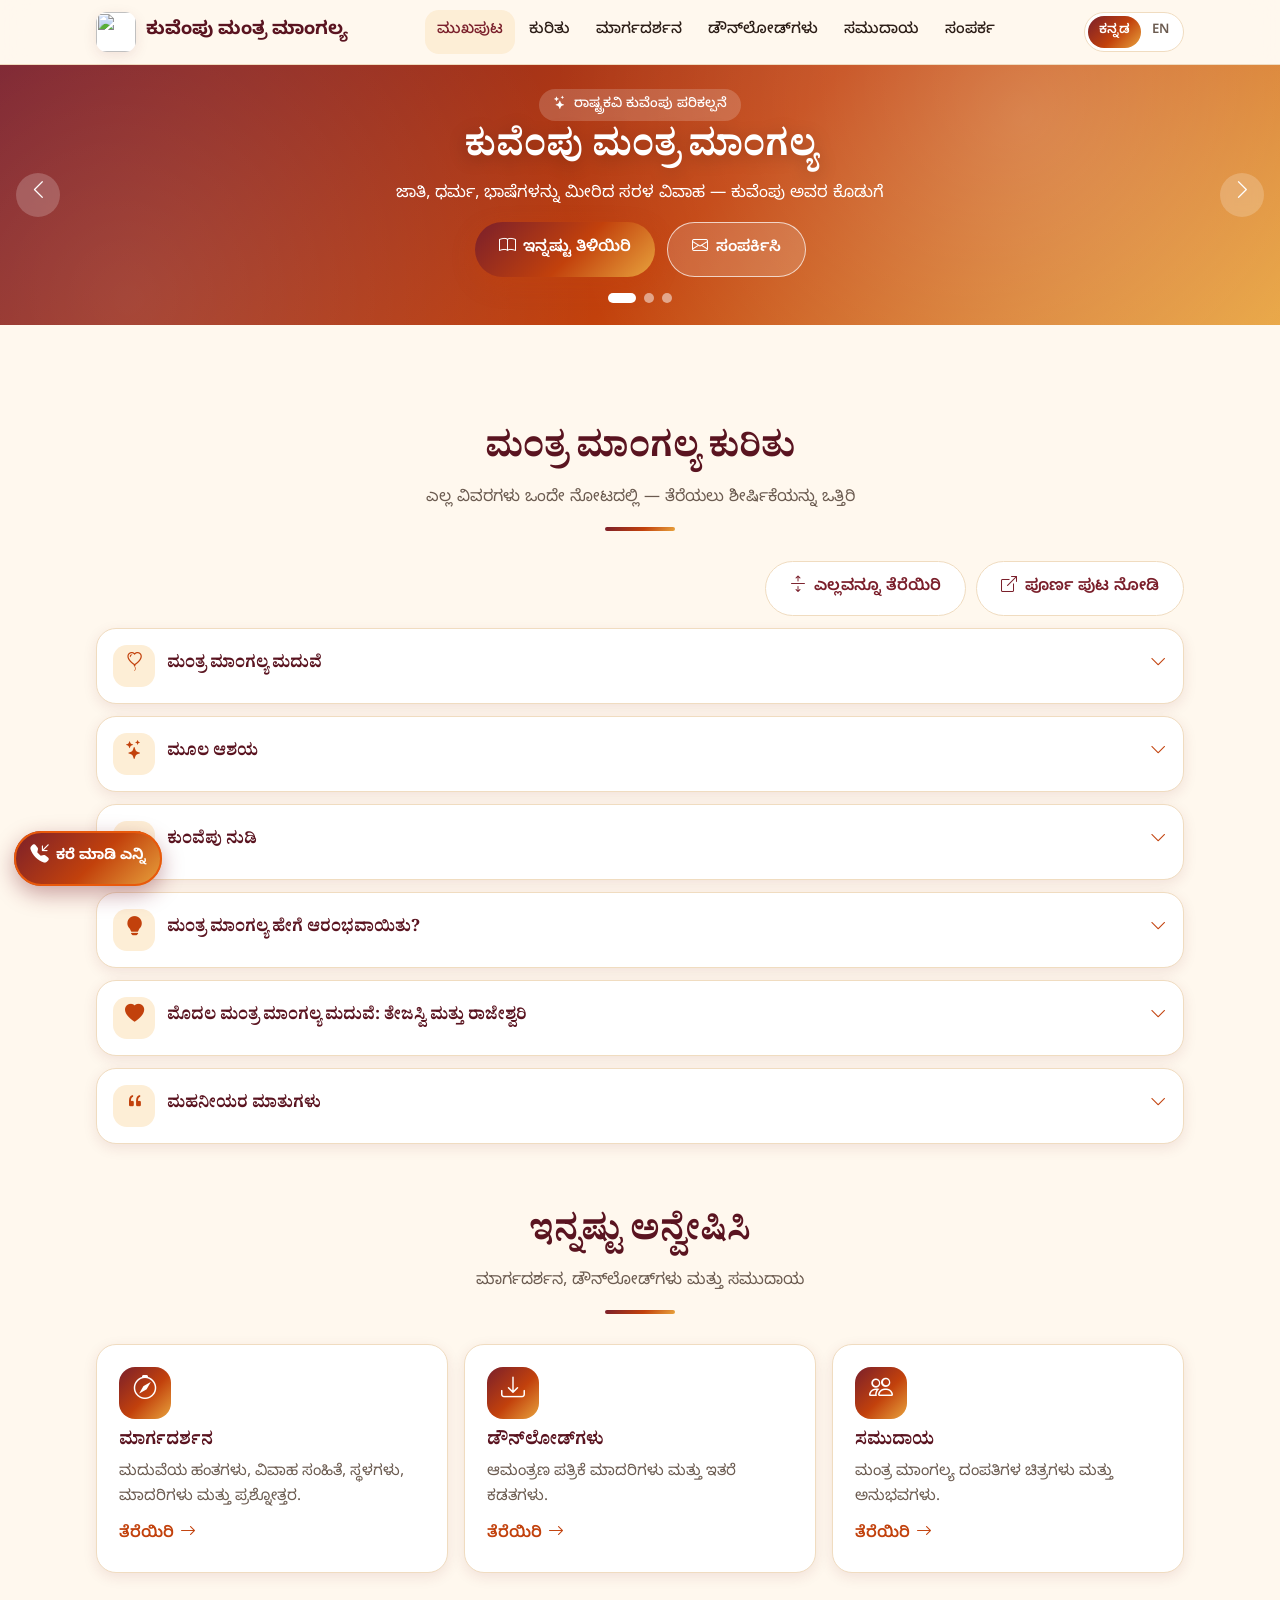
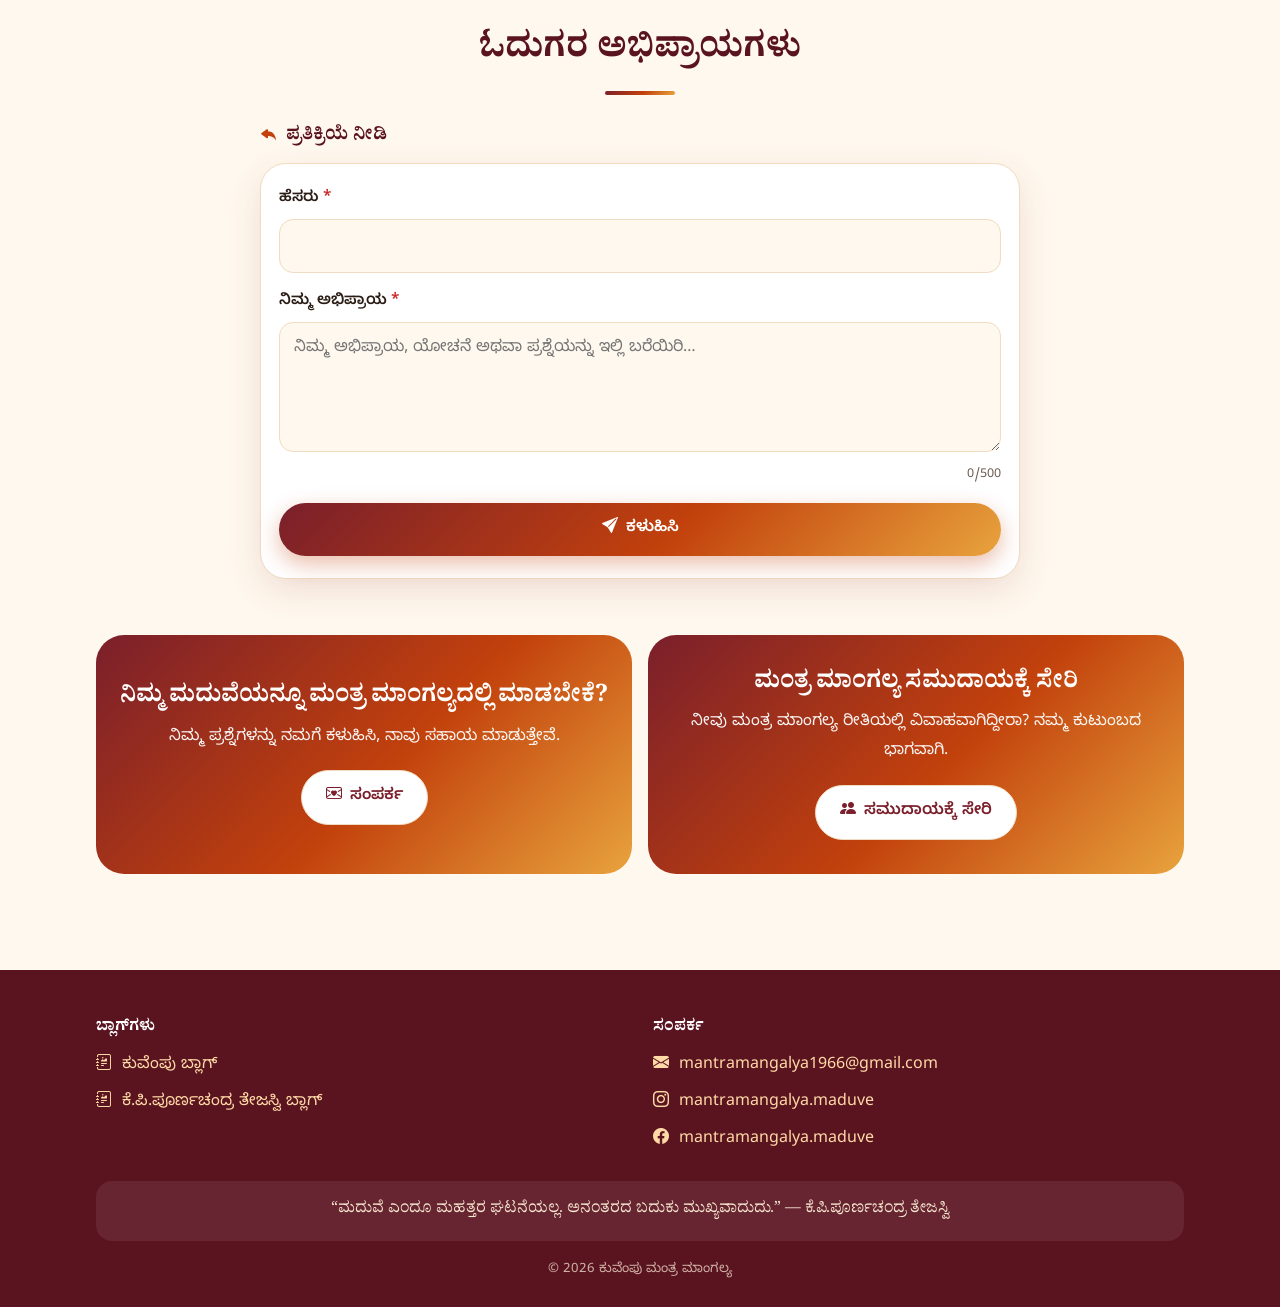
==== frontend/index.html @ ea6b4636 "Add files via upload" ====
<!DOCTYPE html>
<html lang="kn">
<head>
<!-- Google tag -->
<script async src="https://www.googletagmanager.com/gtm.js?id=GTM-W94Q4SH7"></script>
<script>
  window.dataLayer = window.dataLayer || [];
  function gtag(){dataLayer.push(arguments);}
  gtag('js', new Date());
</script>

<meta charset="utf-8">
<meta name="viewport" content="width=device-width, initial-scale=1, viewport-fit=cover">
<title>ಕುವೆಂಪು ಮಂತ್ರ ಮಾಂಗಲ್ಯ | Kuvempu Mantra Mangalya</title>
<meta name="description" content="ಕುವೆಂಪು ಮಂತ್ರ ಮಾಂಗಲ್ಯ — ಕುವೆಂಪು ಅವರ ಸರಳ ವಿಶ್ವಮಾನವ ವಿವಾಹ ಪದ್ಧತಿ. Kuvempu Mantra Mangalya — simple universal wedding tradition.">
<meta name="theme-color" content="#7a1f2b">
<link rel="icon" href="favicon.svg" type="image/svg+xml">
<link rel="preconnect" href="https://fonts.googleapis.com"><link rel="preconnect" href="https://fonts.gstatic.com" crossorigin>
<link href="https://fonts.googleapis.com/css2?family=Noto+Sans+Kannada:wght@400;500;700&family=Noto+Serif+Kannada:wght@600;700&family=Poppins:wght@400;600;700&display=swap" rel="stylesheet">
<link rel="stylesheet" href="https://cdn.jsdelivr.net/npm/bootstrap-icons@1.11.3/font/bootstrap-icons.min.css">
<link rel="stylesheet" href="css/style.css">
</head>
<body data-page="home">
<div id="app-header"></div>
<main id="main">
  <section class="hero" id="heroSlider" aria-roledescription="carousel">
    <span class="float f1"></span><span class="float f2"></span><span class="float f3"></span>
    <div class="slides">
      <div class="slide"><div class="wrap">
        <span class="badge"><i class="bi bi-stars"></i><span data-i18n="hero.s1.badge"></span></span>
        <h1 data-i18n="hero.s1.title"></h1><p data-i18n="hero.s1.text"></p>
        <div class="ctas"><a class="btn btn-primary" href="#about"><i class="bi bi-book"></i><span data-i18n="hero.cta1"></span></a><a class="btn btn-ghost" href="contact/"><i class="bi bi-envelope"></i><span data-i18n="hero.cta2"></span></a></div>
      </div></div>
      <div class="slide"><div class="wrap">
        <span class="badge"><i class="bi bi-calendar-heart"></i><span data-i18n="hero.s2.badge"></span></span>
        <h2 data-i18n="hero.s2.title"></h2><p data-i18n="hero.s2.text"></p>
        <div class="ctas"><a class="btn btn-primary" href="about/#first"><i class="bi bi-heart-fill"></i><span data-i18n="hero.cta1"></span></a></div>
      </div></div>
      <div class="slide"><div class="wrap">
        <span class="badge"><i class="bi bi-quote"></i><span data-i18n="hero.s3.badge"></span></span>
        <h2 data-i18n="hero.s3.title"></h2><p data-i18n="hero.s3.text"></p>
        <div class="ctas"><a class="btn btn-primary" href="about/"><i class="bi bi-arrow-right-circle"></i><span data-i18n="hero.cta1"></span></a></div>
      </div></div>
    </div>
    <button class="s-arrow s-prev" data-i18n-aria="slider.prev" aria-label="Previous"><i class="bi bi-chevron-left"></i></button>
    <button class="s-arrow s-next" data-i18n-aria="slider.next" aria-label="Next"><i class="bi bi-chevron-right"></i></button>
    <div class="dots"></div>
  </section>


  <section class="block" id="about"><div class="wrap">
    <div class="sec-head"><h2 data-i18n="home.about.title"></h2><p data-i18n="home.about.sub"></p></div>
    <div class="acc-tools">
      <button class="btn btn-light" id="expandAll"><i class="bi bi-arrows-expand"></i><span data-i18n="btn.expand"></span></button>
      <a class="btn btn-light" href="about/"><i class="bi bi-box-arrow-up-right"></i><span data-i18n="btn.readfull"></span></a>
    </div>
    <div id="aboutBox" data-mode="accordion"></div>
  </div></section>

  <section class="block" style="padding-top:0"><div class="wrap">
    <div class="sec-head"><h2 data-i18n="home.explore.title"></h2><p data-i18n="home.explore.sub"></p></div>
    <div class="cards c3">
      <a class="card reveal" href="guidance/"><div class="ic"><i class="bi bi-compass"></i></div><h3 data-i18n="nav.guidance"></h3><p data-i18n="card.guidance"></p><span class="more"><span data-i18n="card.open"></span> <i class="bi bi-arrow-right"></i></span></a>
      <a class="card reveal" href="downloads/"><div class="ic"><i class="bi bi-download"></i></div><h3 data-i18n="nav.downloads"></h3><p data-i18n="card.downloads"></p><span class="more"><span data-i18n="card.open"></span> <i class="bi bi-arrow-right"></i></span></a>
      <a class="card reveal" href="community/"><div class="ic"><i class="bi bi-people"></i></div><h3 data-i18n="nav.community"></h3><p data-i18n="card.community"></p><span class="more"><span data-i18n="card.open"></span> <i class="bi bi-arrow-right"></i></span></a>
    </div>
  </div></section>

  <section class="block" id="comments" style="padding-top:0"><div class="wrap">
    <div class="sec-head"><h2 data-i18n="cm.title"></h2></div>
    <div id="cmList"></div>
    <h3 class="cm-reply" id="cmReply"><i class="bi bi-reply-fill"></i><span data-i18n="cm.reply"></span></h3>
    <form class="form-card" id="cmForm" novalidate>
      <div class="alert ok" id="cmOk" role="status"><i class="bi bi-check-circle-fill"></i><span></span></div>
      <div class="alert bad" id="cmBad" role="alert"><i class="bi bi-exclamation-triangle-fill"></i><span></span></div>
      <div class="field" data-k="name"><label for="cm-name"><span data-i18n="cm.name"></span> <span class="req">*</span></label>
        <input id="cm-name" type="text" maxlength="30" autocomplete="name"><div class="err" role="alert"></div></div>
      <div class="field" data-k="text"><label for="cm-text"><span data-i18n="cm.comment"></span> <span class="req">*</span></label>
        <textarea id="cm-text" maxlength="500" data-i18n-placeholder="cm.ph"></textarea><div class="hint" id="cm-cnt">0/500</div><div class="err" role="alert"></div></div>
      <input class="hp" id="cm-website" type="text" tabindex="-1" autocomplete="off" aria-hidden="true">
      <button class="btn btn-primary" id="cmSubmit" type="submit" style="width:100%"><i class="bi bi-send-fill"></i><span data-i18n="cm.submit"></span></button>
    </form>
  </div></section>

  <section class="block" style="padding-top:0"><div class="wrap"><div class="cta-pair">
    <div class="cta-band reveal">
      <h2 data-i18n="cta.title"></h2><p data-i18n="cta.text"></p>
      <a class="btn btn-light" href="contact/"><i class="bi bi-envelope-heart"></i><span data-i18n="nav.contact"></span></a>
    </div>
    <div class="cta-band reveal">
      <h2 data-i18n="com.join.title"></h2><p data-i18n="com.join.text"></p>
      <button type="button" class="btn btn-light" id="joinBtn"><i class="bi bi-people-fill"></i><span data-i18n="com.join.btn"></span></button>
    </div>
  </div></div></section>
</main>
<div id="app-footer"></div>
<script src="js/config.js"></script>
<script src="data/manifest.js"></script>
<script src="js/i18n.js"></script>
<script src="js/about-content.js"></script>
<script src="js/app.js"></script>
<script src="js/callback.js"></script>
<script src="js/browse.js"></script>
<script src="js/community.js"></script>
<script src="js/comments.js"></script>
</body>
</html>
---- frontend/css/style.css ----
/* Mantra Mangalya - mobile-first styles */
:root{
  --saffron:#e8590c;--saffron-d:#c2410c;--maroon:#7a1f2b;--maroon-d:#5a1420;--gold:#d9a441;
  --cream:#fff8ee;--cream-2:#fdeed6;--ink:#2b1d16;--muted:#6b5b50;--card:#ffffff;--line:#f0dcc0;
  --radius:20px;--shadow:0 12px 34px rgba(122,31,43,.12);--shadow-s:0 4px 14px rgba(122,31,43,.10);
  --grad:linear-gradient(135deg,#7a1f2b 0%,#c2410c 55%,#e8a33d 100%);
  --wrap:1120px;
}
*,*::before,*::after{box-sizing:border-box;margin:0;padding:0}
html{scroll-behavior:smooth;-webkit-text-size-adjust:100%;scroll-padding-top:84px}
body{font-family:'Noto Sans Kannada','Poppins',system-ui,-apple-system,'Segoe UI',sans-serif;background:var(--cream);color:var(--ink);line-height:1.8;overflow-x:hidden;font-size:16px}
img{max-width:100%;display:block}
a{color:var(--maroon);text-decoration:none}
button{font:inherit;cursor:pointer;border:0;background:none;color:inherit}
h1,h2,h3{font-family:'Noto Serif Kannada','Poppins',serif;line-height:1.35;color:var(--maroon-d)}
.wrap{width:100%;max-width:var(--wrap);margin:0 auto;padding:0 16px}
.sr-only{position:absolute;width:1px;height:1px;overflow:hidden;clip:rect(0 0 0 0)}
:focus-visible{outline:3px solid var(--gold);outline-offset:2px}

/* Header */
.site-header{position:sticky;top:0;z-index:50;background:rgba(255,248,238,.88);backdrop-filter:blur(14px);-webkit-backdrop-filter:blur(14px);border-bottom:1px solid var(--line);transition:box-shadow .3s}
.site-header.scrolled{box-shadow:var(--shadow-s)}
.bar{display:flex;align-items:center;justify-content:space-between;height:64px;gap:10px}
.brand{display:flex;align-items:center;gap:10px;font-weight:700;font-size:clamp(.92rem,4.3vw,1.15rem);color:var(--maroon-d);min-width:0}
.brand [data-i18n]{white-space:nowrap;overflow:hidden;text-overflow:ellipsis}
@media(max-width:520px){.brand [data-i18n]{white-space:normal;line-height:1.2;font-size:.92rem}}
.brand-mark{flex:none}
.brand-mark{width:38px;height:38px;border-radius:12px;background:var(--grad);display:grid;place-items:center;color:#fff;font-size:1.15rem;box-shadow:var(--shadow-s)}
.actions{display:flex;align-items:center;gap:8px}
.lang-toggle{display:flex;background:#fff;border:1px solid var(--line);border-radius:999px;padding:3px;font-size:.82rem;font-weight:600}
.lang-toggle span{padding:4px 11px;border-radius:999px;transition:.25s;color:var(--muted)}
.lang-toggle span.on{background:var(--grad);color:#fff}
.burger{width:42px;height:42px;border-radius:12px;font-size:1.6rem;display:grid;place-items:center;background:#fff;border:1px solid var(--line)}
.nav{position:fixed;inset:64px 0 auto 0;background:var(--cream);padding:10px 16px 20px;display:flex;flex-direction:column;gap:4px;transform:translateY(-12px);opacity:0;visibility:hidden;transition:.28s;border-bottom:1px solid var(--line);box-shadow:var(--shadow)}
.nav.open{transform:none;opacity:1;visibility:visible}
.nav a{display:flex;align-items:center;gap:10px;padding:12px 14px;border-radius:14px;font-weight:500;color:var(--ink)}
.nav a i{color:var(--saffron);font-size:1.1rem}
.nav a.active,.nav a:hover{background:var(--cream-2);color:var(--maroon)}
@media(min-width:900px){
  .burger{display:none}
  .nav{position:static;flex-direction:row;padding:0;opacity:1;visibility:visible;transform:none;background:none;border:0;box-shadow:none;gap:2px}
  .nav a{padding:8px 12px;font-size:.95rem}
  .nav a i{display:none}
}

/* Buttons */
.btn{display:inline-flex;align-items:center;justify-content:center;gap:8px;padding:12px 24px;border-radius:999px;font-weight:600;transition:transform .2s,box-shadow .2s,background .2s;position:relative;overflow:hidden}
.btn:active{transform:scale(.97)}
.btn-primary{background:var(--grad);color:#fff;box-shadow:0 8px 22px rgba(194,65,12,.35)}
.btn-primary:hover{transform:translateY(-2px);box-shadow:0 12px 28px rgba(194,65,12,.45)}
.btn-ghost{background:rgba(255,255,255,.15);color:#fff;border:1.5px solid rgba(255,255,255,.7)}
.btn-ghost:hover{background:rgba(255,255,255,.28)}
.btn-light{background:#fff;color:var(--maroon);border:1px solid var(--line)}
.btn-light:hover{background:var(--cream-2)}
.btn[disabled]{opacity:.7;pointer-events:none}

/* Hero slider */
.hero{position:relative;overflow:hidden;background:var(--maroon-d);color:#fff;min-height:260px}
.slides{position:relative;min-height:260px;display:grid}
.slide{position:relative;grid-area:1/1;display:flex;align-items:center;opacity:0;visibility:hidden;transition:opacity .9s,visibility .9s;background:var(--grad)}
.slide:nth-child(2){background:linear-gradient(135deg,#3b0f18,#8a2a2f 50%,#d9a441)}
.slide:nth-child(3){background:linear-gradient(135deg,#7c2d12,#e8590c 60%,#fbbf24)}
.slide.on{opacity:1;visibility:visible}
.slide::before{content:"";position:absolute;inset:0;background:radial-gradient(circle at 80% 20%,rgba(255,255,255,.22),transparent 45%),radial-gradient(circle at 10% 90%,rgba(255,255,255,.12),transparent 40%)}
.slide .wrap{position:relative;padding-top:20px;padding-bottom:44px;max-width:860px;text-align:center}
.slide h1,.slide h2{color:#fff;font-size:clamp(1.45rem,5vw,2.3rem);margin-bottom:8px;line-height:1.25;text-shadow:0 3px 18px rgba(0,0,0,.25)}
.slide p{font-size:clamp(.88rem,2.6vw,1.02rem);line-height:1.55;opacity:.96;max-width:680px;margin:0 auto 14px}
.slide .ctas{display:flex;gap:12px;justify-content:center;flex-wrap:wrap}
.slide .badge{display:inline-flex;gap:8px;align-items:center;background:rgba(255,255,255,.18);padding:4px 14px;border-radius:999px;margin-bottom:8px;font-size:.84rem;font-weight:500}
.slide.on .wrap>*{animation:rise .8s both}
.slide.on .wrap>*:nth-child(2){animation-delay:.12s}.slide.on .wrap>*:nth-child(3){animation-delay:.24s}.slide.on .wrap>*:nth-child(4){animation-delay:.36s}
.s-arrow{position:absolute;top:50%;transform:translateY(-50%);width:44px;height:44px;border-radius:50%;background:rgba(255,255,255,.2);color:#fff;font-size:1.3rem;display:none;place-items:center;z-index:3;backdrop-filter:blur(6px)}
.s-arrow:hover{background:rgba(255,255,255,.35)}
.s-prev{left:16px}.s-next{right:16px}
@media(min-width:700px){.s-arrow{display:grid}}
.dots{position:absolute;bottom:22px;left:0;right:0;display:flex;justify-content:center;gap:8px;z-index:3}
.dots button{width:10px;height:10px;border-radius:99px;background:rgba(255,255,255,.5);transition:.3s}
.dots button.on{width:28px;background:#fff}
.float{position:absolute;border-radius:50%;background:rgba(255,255,255,.08);animation:floaty 9s ease-in-out infinite;pointer-events:none}
.f1{width:180px;height:180px;top:-50px;left:-40px}.f2{width:120px;height:120px;bottom:30px;right:6%;animation-delay:-3s}.f3{width:70px;height:70px;top:35%;right:20%;animation-delay:-5s}
@keyframes floaty{50%{transform:translateY(-22px) scale(1.06)}}
@keyframes rise{from{opacity:0;transform:translateY(24px)}to{opacity:1;transform:none}}

/* Sections */
section.block{padding:56px 0}
.sec-head{text-align:center;margin-bottom:30px}
.sec-head h2{font-size:clamp(1.5rem,5vw,2.2rem)}
.sec-head p{color:var(--muted);max-width:620px;margin:8px auto 0}
.sec-head::after{content:"";display:block;width:70px;height:4px;border-radius:9px;background:var(--grad);margin:14px auto 0}
.page-hero{background:var(--grad);color:#fff;text-align:center;padding:16px 0 18px;position:relative;overflow:hidden}
.page-hero h1{color:#fff;font-size:clamp(1.35rem,4.6vw,1.7rem);line-height:1.25}
.page-hero p{opacity:.95;max-width:640px;margin:4px auto 0;font-size:.88rem;line-height:1.5}
.page-hero .ic{width:36px;height:36px;border-radius:12px;background:rgba(255,255,255,.2);display:grid;place-items:center;font-size:1.2rem;margin:0 auto 6px;animation:floaty 6s ease-in-out infinite}

/* Accordion */
.acc-tools{display:flex;justify-content:flex-end;gap:10px;margin-bottom:14px}
.acc{background:#fff;border:1px solid var(--line);border-radius:var(--radius);margin-bottom:12px;box-shadow:var(--shadow-s);overflow:hidden;transition:box-shadow .3s}
.acc.open{box-shadow:var(--shadow);border-color:#e8c48a}
.acc-head{width:100%;display:flex;align-items:center;gap:12px;padding:16px;text-align:left;font-weight:700;font-size:1.05rem;color:var(--maroon-d)}
.acc-ic{flex:none;width:42px;height:42px;border-radius:14px;background:var(--cream-2);display:grid;place-items:center;color:var(--saffron-d);font-size:1.2rem}
.acc-title{flex:1;font-family:'Noto Serif Kannada','Poppins',serif;line-height:1.4}
.chev{transition:transform .35s;color:var(--saffron-d)}
.acc.open .chev{transform:rotate(180deg)}
.acc-panel{display:grid;grid-template-rows:0fr;transition:grid-template-rows .4s ease}
.acc.open .acc-panel{grid-template-rows:1fr}
.acc-inner{overflow:hidden;min-height:0}
.acc-body{padding:4px 18px 22px}

/* About content */
.about-sec{background:#fff;border:1px solid var(--line);border-radius:var(--radius);padding:24px 18px;margin-bottom:22px;box-shadow:var(--shadow-s)}
.about-sec>h2{display:flex;align-items:center;gap:12px;font-size:1.35rem;margin-bottom:14px}
.about-sec>h2 .acc-ic{width:46px;height:46px}
.prose p{margin-bottom:14px;text-align:justify;hyphens:auto}
.prose p:last-child{margin-bottom:0}
.img-frame{position:relative;border-radius:16px;overflow:hidden;background:linear-gradient(135deg,var(--cream-2),#fff);border:1px dashed #e8c48a;box-shadow:var(--shadow-s);cursor:zoom-in;min-height:120px}
.img-frame img{display:block;width:100%;height:auto;object-fit:contain}
.img-frame figcaption{position:absolute;left:0;right:0;bottom:0;padding:8px 12px;background:linear-gradient(transparent,rgba(0,0,0,.6));color:#fff;font-size:.82rem;pointer-events:none}
.img-frame.noimg{cursor:default;aspect-ratio:4/3}
.img-frame.noimg.tall{aspect-ratio:3/4}
.img-frame.noimg.wide{aspect-ratio:16/10}
/* hover actions on images: full view + download */
.img-actions{position:absolute;top:10px;right:10px;display:flex;gap:8px;z-index:2;opacity:0;transform:translateY(-6px);transition:opacity .25s,transform .25s}
[data-full]:hover .img-actions,[data-full]:focus-within .img-actions{opacity:1;transform:none}
@media(hover:none){.img-actions{opacity:1;transform:none}}
.ia-btn{width:40px;height:40px;border-radius:50%;background:rgba(20,8,10,.68);color:#fff;display:grid;place-items:center;font-size:1.05rem;backdrop-filter:blur(6px);-webkit-backdrop-filter:blur(6px);border:1px solid rgba(255,255,255,.25);transition:background .2s,transform .2s;cursor:pointer}
.ia-btn:hover{background:var(--saffron-d);transform:scale(1.08)}
.noimg .img-actions{display:none}
.gal-item{position:relative;display:block;margin-bottom:12px;border-radius:14px;overflow:hidden;box-shadow:var(--shadow-s);break-inside:avoid;background:var(--cream-2);cursor:zoom-in}
.gal-item img{display:block;width:100%;height:auto}
/* full-view viewer */
.viewer{position:fixed;inset:0;background:rgba(20,8,10,.94);z-index:100;display:none;flex-direction:column;padding:12px 16px 16px}
.viewer.open{display:flex;animation:fade .25s}
.viewer-bar{display:flex;justify-content:flex-end;gap:10px;flex:none;padding-bottom:12px}
.viewer-bar .btn{padding:9px 18px;font-size:.92rem}
.viewer-stage{flex:1;min-height:0;display:grid;place-items:center}
.viewer-stage img{max-width:100%;max-height:100%;width:auto;height:auto;object-fit:contain;border-radius:10px}
.consent{display:flex;gap:10px;align-items:flex-start;background:var(--cream-2);border:1px solid var(--line);border-radius:14px;padding:12px 14px;margin-bottom:16px;font-size:.88rem;line-height:1.65;color:var(--muted)}
.consent i{color:var(--saffron-d);font-size:1.15rem;flex:none;margin-top:1px}
.split{display:grid;gap:20px;align-items:start}
@media(min-width:800px){.split{grid-template-columns:320px 1fr}.split.rev{grid-template-columns:1fr 320px}.split.rev>:first-child{order:2}}
.gallery2{display:grid;grid-template-columns:1fr;gap:14px;margin-bottom:18px;align-items:start}
@media(min-width:640px){.gallery2{grid-template-columns:1fr 1fr}}
.gallery2 .img-frame,.gallery2 .img-frame.noimg{aspect-ratio:4/5;min-height:0}
.gallery2 .img-frame img{width:100%;height:100%;object-fit:contain;background:var(--cream-2)}
.ideals{display:grid;gap:12px}
@media(min-width:640px){.ideals{grid-template-columns:1fr 1fr}}
.ideal{display:flex;gap:12px;padding:14px;border-radius:16px;background:var(--cream);border:1px solid var(--line);transition:transform .25s,box-shadow .25s}
.ideal:hover{transform:translateY(-3px);box-shadow:var(--shadow-s)}
.ideal i{flex:none;width:40px;height:40px;border-radius:12px;background:var(--grad);color:#fff;display:grid;place-items:center;font-size:1.1rem}
.ideal h3{font-size:1rem;margin-bottom:2px}
.ideal p{font-size:.93rem;color:var(--muted);line-height:1.6}
blockquote.quote{position:relative;padding:22px 20px 20px 22px;background:linear-gradient(135deg,#fff3dc,#fff);border-left:5px solid var(--saffron);border-radius:0 16px 16px 0;font-family:'Noto Serif Kannada',serif;font-size:1.02rem;color:var(--maroon-d);text-align:justify}
blockquote.quote::before{content:"\201C";position:absolute;top:-6px;left:10px;font-size:3.5rem;color:var(--gold);opacity:.6;line-height:1}
.placeholder-box{border:2px dashed #e8c48a;border-radius:16px;padding:26px 16px;text-align:center;color:var(--muted);background:repeating-linear-gradient(45deg,#fffaf1,#fffaf1 12px,#fff6e6 12px,#fff6e6 24px)}
.placeholder-box i{font-size:2rem;color:var(--saffron);display:block;margin-bottom:6px}

/* Cards */
.cards{display:grid;gap:16px;grid-template-columns:1fr}
@media(min-width:600px){.cards{grid-template-columns:repeat(2,1fr)}}
@media(min-width:960px){.cards.c3{grid-template-columns:repeat(3,1fr)}}
.card{background:#fff;border:1px solid var(--line);border-radius:var(--radius);padding:22px;box-shadow:var(--shadow-s);transition:transform .3s,box-shadow .3s;display:block;color:inherit}
a.card:hover,.card.hover:hover{transform:translateY(-6px);box-shadow:var(--shadow)}
.card .ic{width:52px;height:52px;border-radius:16px;background:var(--grad);color:#fff;display:grid;place-items:center;font-size:1.5rem;margin-bottom:12px}
.card h3{font-size:1.1rem;margin-bottom:6px}
.card p{color:var(--muted);font-size:.95rem;line-height:1.65}
.card .more{display:inline-flex;gap:6px;align-items:center;margin-top:10px;font-weight:600;color:var(--saffron-d)}

/* CTA band */
.cta-band{background:var(--grad);color:#fff;border-radius:28px;padding:34px 20px;text-align:center;position:relative;overflow:hidden}
.cta-band h2{color:#fff;font-size:1.5rem;margin-bottom:8px}
.cta-band p{opacity:.95;margin-bottom:18px}

/* Timeline (procedure) */
.timeline{position:relative;padding-left:34px}
.timeline::before{content:"";position:absolute;left:14px;top:6px;bottom:6px;width:3px;background:linear-gradient(var(--saffron),var(--gold));border-radius:9px}
.tl-item{position:relative;background:#fff;border:1px solid var(--line);border-radius:var(--radius);padding:18px;margin-bottom:16px;box-shadow:var(--shadow-s)}
.tl-item .n{position:absolute;left:-34px;top:16px;width:30px;height:30px;border-radius:50%;background:var(--grad);color:#fff;display:grid;place-items:center;font-weight:700;font-size:.85rem;font-family:'Poppins',sans-serif;box-shadow:0 0 0 5px var(--cream)}
.tl-item h3{font-size:1.05rem;display:flex;align-items:center;gap:8px;margin-bottom:4px}
.tl-item h3 i{color:var(--saffron)}
.tl-item p{color:var(--muted);font-size:.95rem}
.soon{display:inline-block;margin-top:8px;padding:2px 12px;border-radius:99px;background:var(--cream-2);color:var(--saffron-d);font-size:.78rem;font-weight:600}

/* Downloads / community */
.toolbar{display:flex;flex-wrap:wrap;gap:10px;margin-bottom:18px}
.search{flex:1 1 220px;position:relative}
.search i{position:absolute;left:14px;top:50%;transform:translateY(-50%);color:var(--muted)}
.search input{width:100%;padding:12px 14px 12px 40px;border-radius:999px;border:1.5px solid var(--line);background:#fff;font:inherit}
.chips{display:flex;gap:8px;flex-wrap:wrap}
.chip{padding:8px 16px;border-radius:999px;background:#fff;border:1.5px solid var(--line);font-size:.88rem;font-weight:500;transition:.2s}
.chip.on{background:var(--grad);color:#fff;border-color:transparent}
.file{display:flex;flex-direction:column}
.file .thumb{position:relative;aspect-ratio:16/10;border-radius:14px;background:var(--cream-2);margin-bottom:12px;overflow:hidden;display:grid;place-items:center;font-size:2.6rem;color:var(--saffron)}
.file .thumb[data-full]{cursor:zoom-in}
.file .thumb img{position:absolute;inset:0;width:100%;height:100%;object-fit:contain;background:var(--cream-2)}
.file h3{font-size:1rem;word-break:break-word;margin-bottom:2px}
.file .meta{font-size:.8rem;color:var(--muted);margin-bottom:12px}
.file .row{display:flex;gap:8px;margin-top:auto}
.file .btn{padding:8px 16px;font-size:.88rem;flex:1}
.skeleton{background:linear-gradient(90deg,#f5e7cf 25%,#fff3df 37%,#f5e7cf 63%);background-size:400% 100%;animation:shimmer 1.4s infinite;border-radius:var(--radius);min-height:210px}
@keyframes shimmer{0%{background-position:100% 50%}100%{background-position:0 50%}}
.masonry{columns:2;column-gap:12px}
@media(min-width:760px){.masonry{columns:3}}
@media(min-width:1000px){.masonry{columns:4}}
@keyframes fade{from{opacity:0}}
.empty-state{text-align:center;color:var(--muted);padding:10px}

/* FAQ placeholders reuse .acc */

/* Contact */
.social-grid{display:grid;gap:14px;grid-template-columns:1fr}
@media(min-width:700px){.social-grid{grid-template-columns:repeat(3,1fr)}}
.social{display:flex;align-items:center;gap:14px;background:#fff;border:1px solid var(--line);padding:16px;border-radius:var(--radius);box-shadow:var(--shadow-s);transition:.3s;color:var(--ink);min-width:0}
.social:hover{transform:translateY(-5px);box-shadow:var(--shadow)}
.social .ic{flex:none;width:52px;height:52px;border-radius:16px;display:grid;place-items:center;color:#fff;font-size:1.6rem}
.ic.mail{background:linear-gradient(135deg,#ea4335,#f59e0b)}
.ic.insta{background:linear-gradient(45deg,#f09433,#dc2743,#bc1888)}
.ic.fb{background:linear-gradient(135deg,#1877f2,#0b5ed7)}
.social small{display:block;color:var(--muted);line-height:1.3}
.social b{display:block;word-break:break-all;font-size:.95rem;line-height:1.35}
.form-card{background:#fff;border:1px solid var(--line);border-radius:26px;padding:22px 18px;box-shadow:var(--shadow);max-width:760px;margin:0 auto}
.field{margin-bottom:16px}
.field label{display:block;font-weight:600;margin-bottom:5px;font-size:.95rem}
.field label .req{color:#c62828}
.field input,.field select,.field textarea{width:100%;padding:12px 14px;border-radius:14px;border:1.5px solid var(--line);background:var(--cream);font:inherit;color:var(--ink);transition:border .2s,box-shadow .2s}
.field textarea{min-height:130px;resize:vertical}
.field input:focus,.field select:focus,.field textarea:focus{outline:0;border-color:var(--saffron);box-shadow:0 0 0 4px rgba(232,89,12,.15);background:#fff}
.field.invalid input,.field.invalid select,.field.invalid textarea{border-color:#c62828;background:#fff5f5}
.err{color:#c62828;font-size:.84rem;margin-top:4px;display:none}
.field.invalid .err{display:block}
.hint{font-size:.78rem;color:var(--muted);text-align:right}
.hp{position:absolute;left:-9999px;opacity:0}
.alert{border-radius:16px;padding:14px 16px;margin-bottom:16px;display:none;gap:10px;align-items:flex-start}
.alert.show{display:flex}
.alert.ok{background:#e8f6ec;color:#17613a;border:1px solid #bfe3cb}
.alert.bad{background:#fdeaea;color:#8b1c1c;border:1px solid #f3c3c3}
.spin{width:18px;height:18px;border:3px solid rgba(255,255,255,.4);border-top-color:#fff;border-radius:50%;animation:rot .7s linear infinite}
@keyframes rot{to{transform:rotate(360deg)}}

/* Footer */
.site-footer{background:var(--maroon-d);color:#f7e6d0;padding:44px 0 24px;margin-top:40px}
.site-footer a{color:#ffd9a6}
.foot-grid{display:grid;gap:26px}
@media(min-width:800px){.foot-grid{grid-template-columns:1fr 1fr}}
.site-footer h4{color:#fff;margin-bottom:10px;font-family:'Noto Serif Kannada',serif}
.foot-links{list-style:none;display:grid;gap:6px}
.foot-social{display:flex;flex-direction:column;gap:8px}
.foot-social a{display:flex;gap:10px;align-items:center;word-break:break-all}
.foot-quote{margin-top:26px;padding:16px;border-radius:16px;background:rgba(255,255,255,.07);text-align:center;font-family:'Noto Serif Kannada',serif;font-size:.98rem}
.copy{text-align:center;margin-top:18px;font-size:.82rem;opacity:.75}
.to-top{position:fixed;right:16px;bottom:18px;width:46px;height:46px;border-radius:50%;background:var(--grad);color:#fff;font-size:1.3rem;display:grid;place-items:center;box-shadow:var(--shadow);opacity:0;visibility:hidden;transform:translateY(12px);transition:.3s;z-index:40}
.to-top.show{opacity:1;visibility:visible;transform:none}

/* Logo beside site name */
.brand-logo{width:40px;height:40px;border-radius:11px;object-fit:contain;flex:none;background:#fff;box-shadow:var(--shadow-s)}

/* Great personalities cards (top of every page) */
.pers{display:flex;gap:12px;overflow-x:auto;scroll-snap-type:x proximity;padding:6px 4px 12px;margin-top:26px;scrollbar-width:none;-webkit-overflow-scrolling:touch;text-align:center}
.pers::-webkit-scrollbar{display:none}
.pers>:first-child{margin-left:auto}.pers>:last-child{margin-right:auto}
.pers-card{flex:0 0 auto;width:112px;scroll-snap-align:center;background:#fff;border-radius:18px;padding:8px 8px 10px;box-shadow:0 8px 22px rgba(0,0,0,.16);cursor:zoom-in;color:var(--maroon-d);animation:rise .6s both;transition:transform .25s}
.pers-card:hover{transform:translateY(-4px)}
.pers-img{aspect-ratio:3/4;border-radius:12px;background:var(--cream-2);display:grid;place-items:center;overflow:hidden}
.pers-img img{width:100%;height:100%;object-fit:contain}
.pers-card figcaption{font-size:.78rem;font-weight:700;line-height:1.35;margin-top:8px;min-height:2.7em;display:flex;align-items:center;justify-content:center}
.pers-band{padding:30px 0 0}
.pers-band .pers{margin-top:0}
@media(min-width:700px){.pers{gap:16px}.pers-card{width:136px}.pers-card figcaption{font-size:.84rem}}

/* Guidance page layout + tabs */
[hidden]{display:none!important}
.g-layout{display:grid;gap:22px;align-items:start}
@media(min-width:980px){.g-layout{grid-template-columns:minmax(0,1fr) 300px}.g-side{position:sticky;top:84px}}
.g-main{min-width:0}
.tabs{display:flex;gap:6px;overflow-x:auto;padding:6px;background:#fff;border:1px solid var(--line);border-radius:20px;box-shadow:var(--shadow-s);margin-bottom:20px;position:sticky;top:70px;z-index:20;scrollbar-width:none}
.tabs::-webkit-scrollbar{display:none}
.tab{flex:0 0 auto;display:inline-flex;align-items:center;gap:8px;padding:10px 16px;min-height:44px;border-radius:14px;font-weight:600;font-size:.93rem;color:var(--muted);white-space:nowrap;transition:.25s}
.tab i{font-size:1.05rem;color:var(--saffron)}
.tab:hover{background:var(--cream-2);color:var(--maroon)}
.tab.on{background:var(--grad);color:#fff;box-shadow:0 6px 16px rgba(194,65,12,.3)}
.tab.on i{color:#fff}
.pane-in{animation:rise .5s both}
.ask-card{background:var(--grad);color:#fff;border-radius:24px;padding:24px 20px;text-align:center;box-shadow:var(--shadow);position:relative;overflow:hidden}
.ask-card::before{content:"";position:absolute;right:-34px;bottom:-44px;width:150px;height:150px;border-radius:50%;background:rgba(255,255,255,.12)}
.ask-ic{position:relative;width:60px;height:60px;border-radius:20px;background:rgba(255,255,255,.2);display:grid;place-items:center;font-size:1.8rem;margin:0 auto 12px}
.ask-card h3{position:relative;color:#fff;font-size:1.15rem;margin-bottom:6px}
.ask-card p{position:relative;opacity:.95;font-size:.95rem;margin-bottom:16px;line-height:1.65}
.ask-card .btn{position:relative;background:#fff;color:var(--maroon);box-shadow:none}

/* Guidance tab */
.hl-row{display:grid;grid-template-columns:repeat(2,1fr);gap:10px;margin-bottom:22px}
@media(min-width:700px){.hl-row{grid-template-columns:repeat(4,1fr)}}
.hl{display:flex;align-items:center;gap:10px;background:#fff;border:1px solid var(--line);border-radius:16px;padding:12px;box-shadow:var(--shadow-s);font-weight:600;font-size:.86rem;line-height:1.35;color:var(--maroon-d)}
.hl i{flex:none;width:36px;height:36px;border-radius:12px;background:var(--grad);color:#fff;display:grid;place-items:center;font-size:1.05rem}
.phase{margin-bottom:34px}
.phase-head{display:flex;align-items:center;gap:14px;margin-bottom:16px;padding:16px;border-radius:20px;background:linear-gradient(135deg,#fff3dc,#fff);border:1px solid var(--line)}
.phase-head>div{flex:1;min-width:0}
.phase-n{flex:none;width:46px;height:46px;border-radius:50%;background:var(--grad);color:#fff;display:grid;place-items:center;font:700 1.2rem 'Poppins',sans-serif;box-shadow:0 0 0 5px var(--cream-2)}
.phase-head h3{font-size:1.25rem}
.phase-head p{color:var(--muted);font-size:.92rem;line-height:1.5}
.phase-ic{font-size:2rem;color:var(--gold);opacity:.75}
.step-grid{display:grid;gap:14px;grid-template-columns:1fr}
@media(min-width:640px){.step-grid{grid-template-columns:1fr 1fr}}
.step{position:relative;background:#fff;border:1px solid var(--line);border-radius:20px;padding:20px 18px;box-shadow:var(--shadow-s);transition:transform .3s,box-shadow .3s}
.step:hover{transform:translateY(-5px);box-shadow:var(--shadow)}
.step-ic{width:48px;height:48px;border-radius:15px;background:var(--grad);color:#fff;display:grid;place-items:center;font-size:1.4rem;margin-bottom:10px}
.step-tag{position:absolute;top:16px;right:14px;background:var(--cream-2);color:var(--saffron-d);font-size:.74rem;font-weight:700;padding:2px 11px;border-radius:99px}
.step h4,.flow-card h4{font-family:'Noto Serif Kannada','Poppins',serif;font-size:1.02rem;color:var(--maroon-d);margin-bottom:4px;line-height:1.4}
.step p,.flow-card p{color:var(--muted);font-size:.93rem;line-height:1.7}
.flow{list-style:none;position:relative;padding:0 0 0 44px;margin:0}
.flow::before{content:"";position:absolute;left:17px;top:8px;bottom:8px;width:3px;border-radius:9px;background:linear-gradient(var(--saffron),var(--gold))}
.flow-item{position:relative;margin-bottom:12px}
.flow-n{position:absolute;left:-44px;top:14px;width:36px;height:36px;border-radius:50%;background:var(--grad);color:#fff;display:grid;place-items:center;font:700 .9rem 'Poppins',sans-serif;box-shadow:0 0 0 5px var(--cream)}
.flow-card{display:flex;gap:12px;background:#fff;border:1px solid var(--line);border-radius:18px;padding:14px;box-shadow:var(--shadow-s);transition:transform .25s}
.flow-card:hover{transform:translateX(4px)}
.flow-ic{flex:none;width:42px;height:42px;border-radius:13px;background:var(--cream-2);color:var(--saffron-d);display:grid;place-items:center;font-size:1.2rem}
.callout{display:flex;gap:12px;align-items:center;margin-top:16px;padding:14px 16px;border-radius:16px;background:#fff3dc;border:1px dashed var(--saffron);color:var(--maroon-d);font-weight:600}
.callout i{font-size:1.4rem;color:var(--saffron-d);flex:none}
.mini-link{display:inline-flex;align-items:center;gap:6px;margin-top:8px;font-weight:600;font-size:.9rem;color:var(--saffron-d)}
.mini-link:hover{color:var(--maroon)}

/* Marriage Code tab */
.code-dl{display:flex;flex-wrap:wrap;align-items:center;gap:12px;padding:16px;border-radius:20px;background:#fff;border:1px solid var(--line);box-shadow:var(--shadow-s);margin-bottom:18px}
.code-dl-t{display:flex;gap:10px;align-items:center;flex:1 1 220px;color:var(--maroon-d)}
.code-dl-t i{font-size:1.6rem;color:var(--saffron-d)}
.code-dl-b{display:flex;gap:10px;flex-wrap:wrap}
.code-dl .btn{padding:10px 18px;font-size:.92rem}
.code-dl small{flex-basis:100%;color:var(--muted);font-size:.8rem}
.code-bg{background:#fff;border:1px solid var(--line);border-left:5px solid var(--saffron);border-radius:0 18px 18px 0;padding:18px;margin-bottom:22px}
.code-bg h3{display:flex;gap:8px;align-items:center;font-size:1.1rem;margin-bottom:10px}
.code-bg h3 i{color:var(--saffron-d)}
.code-bg p{margin-bottom:12px;text-align:justify;font-size:.97rem}
.code-bg p:last-child{margin-bottom:0}
.code-doc{position:relative;background:linear-gradient(#fffdf7,#fff9ec);border:1px solid #ecd6b0;border-radius:22px;padding:30px 18px;box-shadow:var(--shadow)}
.code-doc::before{content:"";position:absolute;inset:8px;border:1.5px solid #e8c48a;border-radius:16px;pointer-events:none}
.code-orn{text-align:center;color:var(--gold);font-size:1.8rem;line-height:1}
.code-doc h3{text-align:center;font-size:1.5rem;margin:6px 0 16px}
.code-to p{font-weight:700;margin-bottom:4px;color:var(--maroon-d)}
.code-intro{margin:12px 0 16px;text-align:justify}
.pledges{list-style:none;counter-reset:pl;display:grid;gap:10px;padding:0;margin:0}
.pledges li{counter-increment:pl;position:relative;padding:12px 14px 12px 52px;background:rgba(255,255,255,.75);border-radius:14px;border:1px solid #f0dcc0}
.pledges li::before{content:counter(pl);position:absolute;left:12px;top:12px;width:28px;height:28px;border-radius:50%;background:var(--grad);color:#fff;display:grid;place-items:center;font:700 .8rem 'Poppins',sans-serif}
.pledges p{text-align:justify;line-height:1.8}
.code-close{margin-top:18px;padding:16px;border-radius:16px;background:var(--cream-2);text-align:justify;font-weight:500}
.sign-grid{display:grid;gap:18px;margin-top:20px}
@media(min-width:640px){.sign-grid{grid-template-columns:1fr 1fr}}
.sign{border-bottom:1.5px solid #8a6a4a;padding-top:30px;font-size:.9rem;color:var(--muted)}
.sign-wit{margin-top:24px}
.sign-wit>b{color:var(--maroon-d)}

/* Marriage Venue tab */
.v-intro,.faq-intro{color:var(--muted);margin-bottom:14px}
.v-tools{display:grid;gap:10px;margin-bottom:16px}
@media(min-width:760px){.v-tools{grid-template-columns:1.4fr 1fr 1.1fr}}
.v-tools select{padding:12px 14px;border-radius:999px;border:1.5px solid var(--line);background:#fff;font:inherit;color:var(--ink);width:100%;min-width:0}
.v-sort{display:flex;gap:8px}
.dir-btn{flex:none;width:46px;border-radius:50%;background:#fff;border:1.5px solid var(--line);font-size:1.15rem;color:var(--saffron-d)}
.tbl-wrap{background:#fff;border:1px solid var(--line);border-radius:18px;overflow:hidden;box-shadow:var(--shadow-s)}
.vtable{width:100%;border-collapse:collapse;font-size:.93rem}
.vtable th{background:var(--cream-2);text-align:left;padding:0;border-bottom:1px solid var(--line)}
.vtable th button{width:100%;text-align:left;padding:13px 14px;font-weight:700;color:var(--maroon-d);display:flex;align-items:center;gap:6px}
.vtable th button i{font-size:.8rem;color:var(--saffron-d)}
.vtable td{padding:12px 14px;border-bottom:1px solid #f6e8d0;vertical-align:top;line-height:1.55;word-break:break-word}
.vtable tr:last-child td{border-bottom:0}
.vtable tbody tr:hover{background:#fffaf1}
@media(max-width:700px){
  .tbl-wrap{background:none;border:0;box-shadow:none;border-radius:0;overflow:visible}
  .vtable,.vtable tbody,.vtable tr,.vtable td{display:block}
  .vtable thead{display:none}
  .vtable tr{background:#fff;border:1px solid var(--line);border-radius:16px;padding:6px 4px;margin-bottom:12px;box-shadow:var(--shadow-s)}
  .vtable td{border:0;padding:6px 12px}
  .vtable td::before{content:attr(data-label);display:block;font-size:.74rem;font-weight:700;color:var(--saffron-d);letter-spacing:.03em}
}
.pager{display:flex;flex-wrap:wrap;gap:12px;align-items:center;justify-content:space-between;margin-top:16px;font-size:.88rem;color:var(--muted)}
.pg-btns{display:flex;gap:6px;align-items:center;flex-wrap:wrap}
.pg-btns button{min-width:38px;height:38px;border-radius:12px;background:#fff;border:1.5px solid var(--line);font-weight:600;color:var(--maroon-d)}
.pg-btns button.on{background:var(--grad);color:#fff;border-color:transparent}
.pg-btns button:disabled{opacity:.4;cursor:default}
.pg-size select{padding:6px 10px;border-radius:10px;border:1.5px solid var(--line);background:#fff;font:inherit}
.na{text-align:center;color:var(--muted);padding:26px 16px;border:2px dashed #e8c48a;border-radius:18px;background:repeating-linear-gradient(45deg,#fffaf1,#fffaf1 12px,#fff6e6 12px,#fff6e6 24px)}
.na i{display:block;font-size:2rem;color:var(--saffron);margin-bottom:4px}

/* Samples & Links tab */
.smp{margin-bottom:34px}
.smp-h{display:flex;align-items:center;gap:12px;margin-bottom:14px}
.smp-h h3{flex:1;font-size:1.15rem}
.count{min-width:30px;height:30px;padding:0 10px;border-radius:99px;background:var(--cream-2);color:var(--saffron-d);font-weight:700;display:grid;place-items:center;font-size:.85rem}
.vid-grid{display:grid;gap:14px;grid-template-columns:1fr}
@media(min-width:600px){.vid-grid{grid-template-columns:1fr 1fr}}
.vid{display:block;background:#fff;border:1px solid var(--line);border-radius:20px;overflow:hidden;box-shadow:var(--shadow-s);color:inherit;transition:transform .3s,box-shadow .3s}
.vid:hover{transform:translateY(-5px);box-shadow:var(--shadow)}
.vid-th{position:relative;aspect-ratio:16/9;display:grid;place-items:center;overflow:hidden}
.vid-th img{position:absolute;inset:0;width:100%;height:100%;object-fit:cover}
.vid-th.yt{background:linear-gradient(135deg,#b31217,#e52d27)}
.vid-th.ig{background:linear-gradient(45deg,#f09433,#dc2743,#bc1888)}
.vid-th.fb{background:linear-gradient(135deg,#1877f2,#0b5ed7)}
.vid-th.ot{background:var(--grad)}
.vid-pl{position:relative;z-index:1;font-size:3.2rem;color:#fff;filter:drop-shadow(0 4px 12px rgba(0,0,0,.4))}
.vid-b{padding:14px 16px 16px}
.vid-badge{display:inline-flex;gap:6px;align-items:center;font-size:.76rem;font-weight:700;padding:2px 10px;border-radius:99px;color:#fff;margin-bottom:6px}
.vid-badge.yt{background:#e52d27}.vid-badge.ig{background:#c13584}.vid-badge.fb{background:#1877f2}.vid-badge.ot{background:var(--saffron-d)}
.vid-b h4{font-size:1rem;line-height:1.45;color:var(--maroon-d)}
.vid-b p{font-size:.88rem;color:var(--muted);line-height:1.6;margin-top:2px}
.more-wrap{text-align:center;margin-top:14px}
.gal-cap{position:absolute;left:0;right:0;bottom:0;padding:18px 10px 8px;background:linear-gradient(transparent,rgba(0,0,0,.62));color:#fff;font-size:.8rem;pointer-events:none}

/* Reveal */
.reveal{opacity:0;transform:translateY(26px);transition:opacity .7s ease,transform .7s ease}
.reveal.in{opacity:1;transform:none}
@media(prefers-reduced-motion:reduce){*{animation:none!important;transition:none!important}.reveal{opacity:1;transform:none}html{scroll-behavior:auto}}

@media(max-width:600px){.page-hero .ic{display:none}}

/* Smaller 'Need any help?' box */
.ask-card{border-radius:18px;padding:14px 14px 16px}
.ask-card .ask-ic{width:38px;height:38px;border-radius:12px;font-size:1.15rem;margin-bottom:6px}
.ask-card h3{font-size:1rem;margin-bottom:4px}
.ask-card p{font-size:.85rem;line-height:1.5;margin-bottom:10px}
.ask-card .btn{padding:8px 16px;font-size:.88rem}
.ask-card::before{width:90px;height:90px;right:-24px;bottom:-30px}

/* Collapsible sections (Guidance phases, Photo Gallery, Downloads) */
.c-head{cursor:pointer;user-select:none}
.c-head:focus-visible{outline:3px solid var(--saffron);outline-offset:2px}
.c-sec>.c-head .chev{margin-left:auto;flex:none}
.c-sec.shut>.c-head .chev{transform:rotate(-90deg)}
.c-sec.shut>.c-body{display:none}
.c-sec:not(.phase){margin-bottom:22px}
.c-sec:not(.phase)>.c-head{display:flex;align-items:center;gap:12px;padding:12px 14px;margin-bottom:14px;background:#fff;border:1px solid var(--line);border-radius:18px;box-shadow:var(--shadow-s)}
.c-sec:not(.phase)>.c-head h3{flex:1;font-size:1.1rem}
.phase.c-sec>.phase-head{margin-bottom:16px}
.phase.c-sec.shut>.phase-head{margin-bottom:0}
.phase-head .chev{font-size:1.2rem}
.sec-note{display:flex;gap:10px;align-items:flex-start;margin-bottom:14px;padding:12px 14px;border-radius:14px;background:#fff7e6;border:1px solid #f1d9a8;color:var(--maroon-d);font-size:.92rem;line-height:1.6}
.sec-note>i{color:var(--saffron-d);margin-top:3px}
.faq-links{display:flex;flex-wrap:wrap;gap:6px 18px;margin-top:8px}

/* Marriage Venue: compact search + filter */
.v-tools{display:flex;flex-wrap:wrap;gap:8px;margin-bottom:14px}
.v-tools .search{flex:1 1 180px;max-width:280px}
.v-tools .search input{padding:8px 12px 8px 34px;font-size:.9rem}
.v-tools .search i{left:12px;font-size:.9rem}
.v-tools select{flex:0 1 190px;width:auto;padding:8px 12px;font-size:.9rem;min-width:0}

/* Photo Gallery: videos use the same card grid as templates; smaller */
.cards .vid{border-radius:16px}
.cards .vid-b{padding:10px 12px 12px}
.cards .vid-b h4{font-size:.92rem}
.cards .vid-b p{font-size:.8rem;display:-webkit-box;-webkit-line-clamp:2;-webkit-box-orient:vertical;overflow:hidden}
.cards .vid-pl{font-size:2.4rem}
.pg-grid.masonry{margin-bottom:0}

/* Guidance tabs: all five visible at once on phones (no sideways scrolling) */
@media(max-width:700px){
  .tabs{display:grid;grid-template-columns:repeat(5,minmax(0,1fr));gap:2px;overflow:visible;padding:4px}
  .tab{flex-direction:column;justify-content:flex-start;gap:3px;padding:8px 2px 7px;min-height:56px;font-size:.66rem;line-height:1.25;white-space:normal;text-align:center;overflow-wrap:anywhere;border-radius:12px}
  .tab i{font-size:1.15rem}
}

/* Community page */
.com-intro{text-align:center;color:var(--muted);max-width:640px;margin:0 auto 22px}
.couple-grid{display:grid;grid-template-columns:repeat(auto-fill,minmax(104px,1fr));gap:10px}
@media(min-width:700px){.couple-grid{grid-template-columns:repeat(auto-fill,minmax(130px,1fr))}}
.couple{position:relative;aspect-ratio:3/4;background:var(--cream-2);border:1px solid var(--line);border-radius:14px;overflow:hidden;box-shadow:var(--shadow-s);cursor:zoom-in;display:grid;place-items:center}
.couple img{width:100%;height:100%;object-fit:contain;display:block}
.card.says{position:relative;padding:22px 18px 16px}
.says-q{font-size:2rem;color:var(--gold);line-height:1}
.says-msg{margin:4px 0 14px;line-height:1.75;color:var(--ink)}
.says-by{display:flex;flex-direction:column;gap:2px;font-size:.9rem;color:var(--maroon-d)}
.says-by span{color:var(--muted);font-size:.84rem}
.says-by span i{color:var(--saffron-d);margin-right:4px}

/* Join community modal */
.modal{position:fixed;inset:0;z-index:120;background:rgba(43,29,22,.6);display:flex;align-items:flex-start;justify-content:center;padding:14px;overflow-y:auto}
.modal[hidden]{display:none}
.modal-box{position:relative;background:#fff;border-radius:22px;max-width:620px;width:100%;margin:auto;padding:22px 18px 20px;box-shadow:0 20px 60px rgba(0,0,0,.35)}
.modal-box h2{font-size:1.25rem;margin:0 36px 14px 0;color:var(--maroon-d)}
.modal-x{position:absolute;top:12px;right:12px;width:38px;height:38px;border-radius:50%;background:var(--cream-2);color:var(--maroon-d);font-size:1.05rem}
.j-sec{font-size:1rem;color:var(--saffron-d);margin:18px 0 10px;padding-bottom:6px;border-bottom:2px solid var(--cream-2)}
.skip{display:flex;gap:8px;align-items:center;margin-top:6px;font-size:.88rem;color:var(--muted);font-weight:400}
.skip input{width:auto;accent-color:var(--saffron-d)}
.radios{display:flex;gap:22px;margin-top:6px}
.radios label{display:flex;gap:8px;align-items:center;font-weight:500;margin:0}
.radios input{width:auto;accent-color:var(--saffron-d)}
.field input:disabled{opacity:.5}
.btn-block{width:100%;justify-content:center}
.alert a{text-decoration:underline;font-weight:700}

/* Expand/collapse-all bar on every page (About excluded) */
.c-sec.plain{margin-bottom:0}
.c-sec.plain>.c-head{display:block;position:relative;padding:0 34px;margin-bottom:30px;background:none;border:0;border-radius:0;box-shadow:none}
.c-sec.plain>.c-head .chev{position:absolute;right:0;top:10px;font-size:1.3rem}
.c-sec.plain.shut>.c-head{margin-bottom:0}
main>.block>.wrap>.acc-tools,.g-main>.acc-tools{margin-bottom:12px}

/* Comments + Leave a Reply */
.cm-list{display:grid;gap:12px}
.cm{display:flex;gap:12px;background:#fff;border:1px solid var(--line);border-radius:18px;padding:14px;box-shadow:var(--shadow-s)}
.cm-av{flex:none;font-size:2.1rem;line-height:1;color:var(--saffron-d)}
.cm-b{min-width:0;flex:1}
.cm-h{display:flex;flex-wrap:wrap;gap:4px 12px;align-items:baseline;margin-bottom:4px}
.cm-h b{color:var(--maroon-d)}
.cm-h small{color:var(--muted);font-size:.78rem}
.cm-h small i{margin-right:3px}
.cm-b p{line-height:1.7;word-break:break-word;overflow-wrap:anywhere}
.cm-b p i{color:var(--gold);margin-right:6px}
.cm-reply{display:flex;gap:8px;align-items:center;max-width:760px;margin:28px auto 12px;color:var(--maroon-d);font-size:1.15rem}
.cm-reply i{color:var(--saffron-d)}
#cmList{max-width:760px;margin:0 auto}

/* Quotes */
.quotes{display:grid;gap:14px}
@media(min-width:800px){.quotes{grid-template-columns:repeat(auto-fit,minmax(260px,1fr))}}
.qcard{position:relative;margin:0;background:#fff;border:1px solid var(--line);border-left:5px solid var(--saffron);border-radius:18px;padding:18px 18px 14px;box-shadow:var(--shadow-s)}
.qcard-i{font-size:2.2rem;line-height:1;color:var(--gold)}
.qcard blockquote{margin:2px 0 10px;font-family:'Noto Serif Kannada','Poppins',serif;font-size:1.05rem;line-height:1.8;color:var(--maroon-d)}
.qcard figcaption{font-weight:700;color:var(--saffron-d);font-size:.92rem}

/* Home: Contact + Join Community side by side */
.cta-pair{display:grid;gap:16px}
@media(min-width:760px){.cta-pair{grid-template-columns:1fr 1fr}}
.cta-pair .cta-band{height:100%;margin:0;display:flex;flex-direction:column;align-items:center;justify-content:center}

/* Callback widget */
.cb-fab{position:fixed;left:14px;bottom:14px;z-index:95;display:flex;align-items:center;gap:8px;padding:11px 16px;border-radius:999px;background:var(--grad);color:#fff;font-weight:700;font-size:.9rem;box-shadow:0 8px 22px rgba(122,31,43,.4)}
.cb-fab i{font-size:1.15rem}
.cb-fab::after{content:"";position:absolute;inset:0;border-radius:999px;border:2px solid var(--saffron);animation:cbPulse 2.2s ease-out infinite;pointer-events:none}
@keyframes cbPulse{0%{transform:scale(1);opacity:.8}100%{transform:scale(1.35);opacity:0}}
@media(prefers-reduced-motion:reduce){.cb-fab::after{animation:none}}
@media(max-width:480px){.cb-fab{padding:11px 14px;font-size:.82rem;bottom:12px;left:10px}}
.modal-box.sm{max-width:440px}

/* Comment likes + bold names */
.cm-h b,.cm-h strong{font-weight:700!important;color:var(--maroon-d)}
.cm-like{display:inline-flex;align-items:center;gap:6px;margin-top:8px;padding:5px 12px;border-radius:999px;background:var(--cream-2);color:var(--maroon-d);font-size:.85rem;font-weight:600}
.cm-like i{color:var(--saffron-d)}
.cm-like.liked{background:#ffe3dc}
.cm-like.liked i{color:#d12f2f}
.cm-like:disabled{opacity:.7}
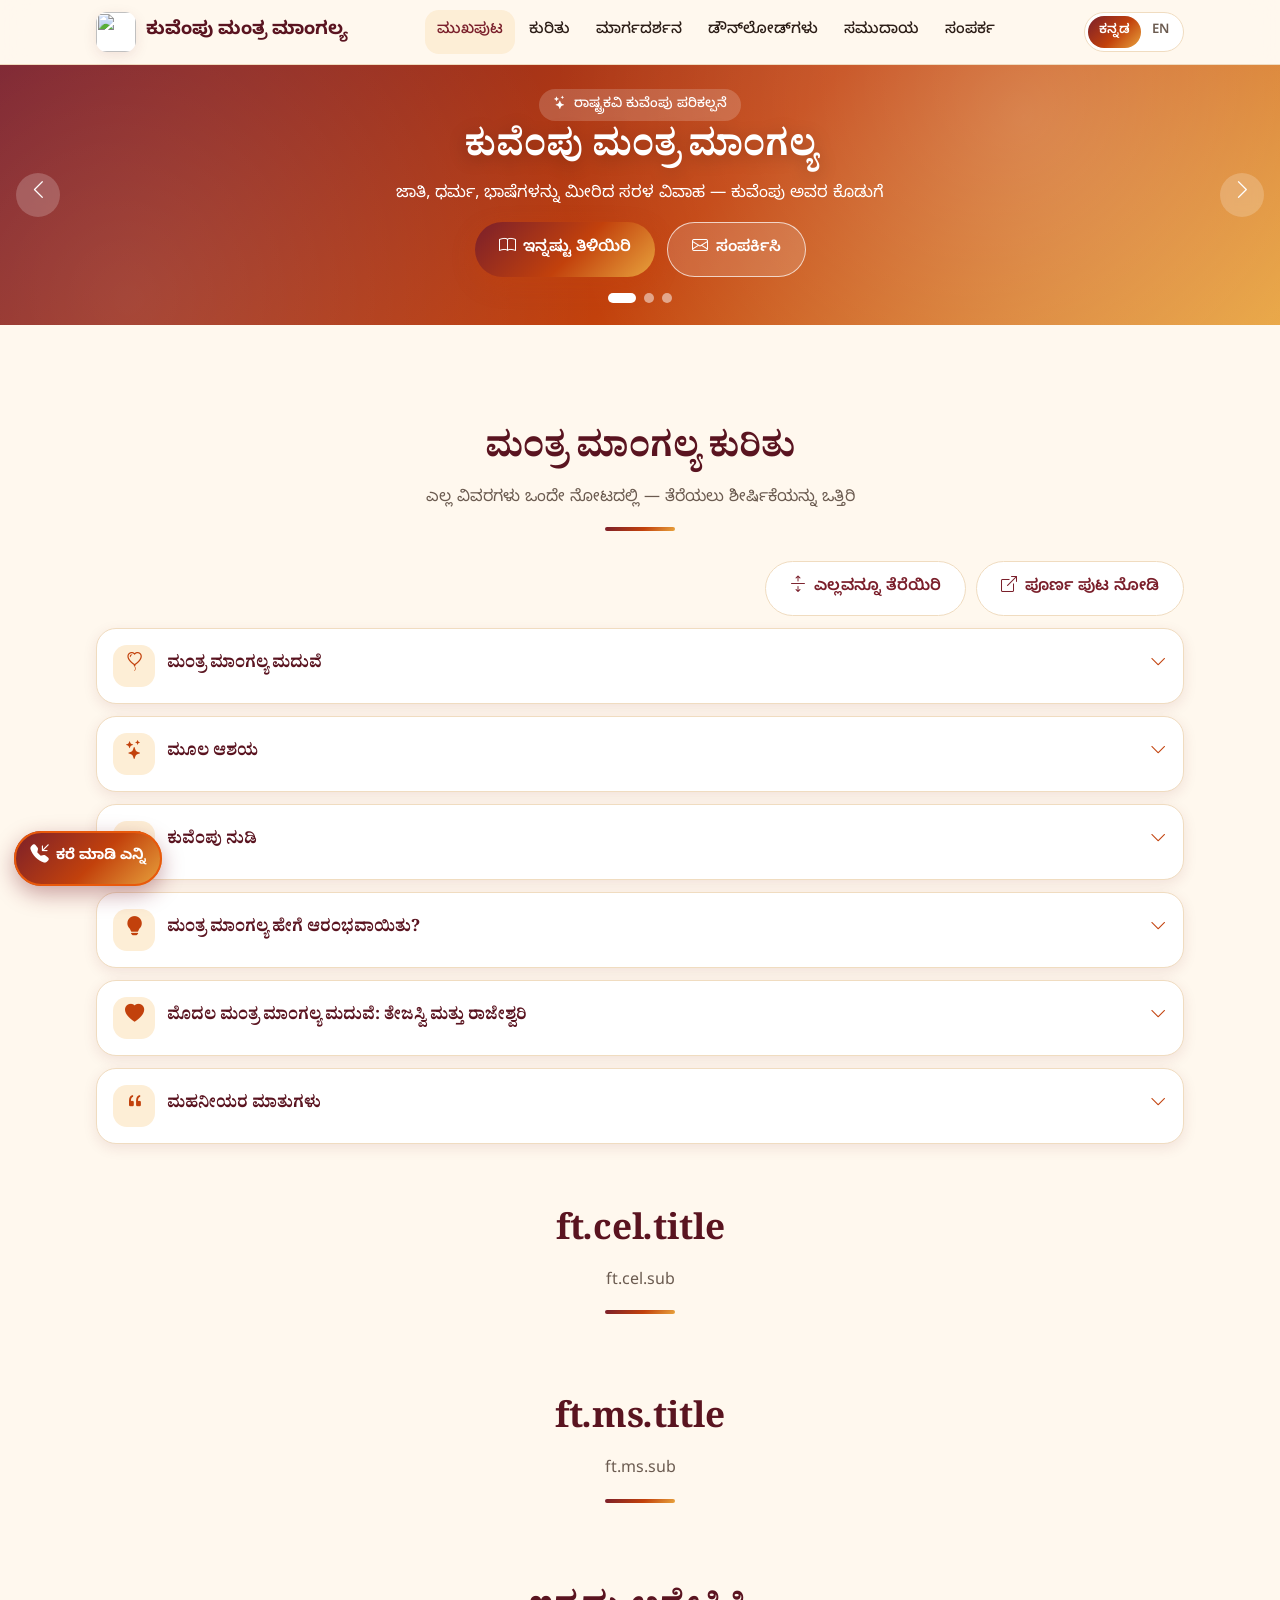
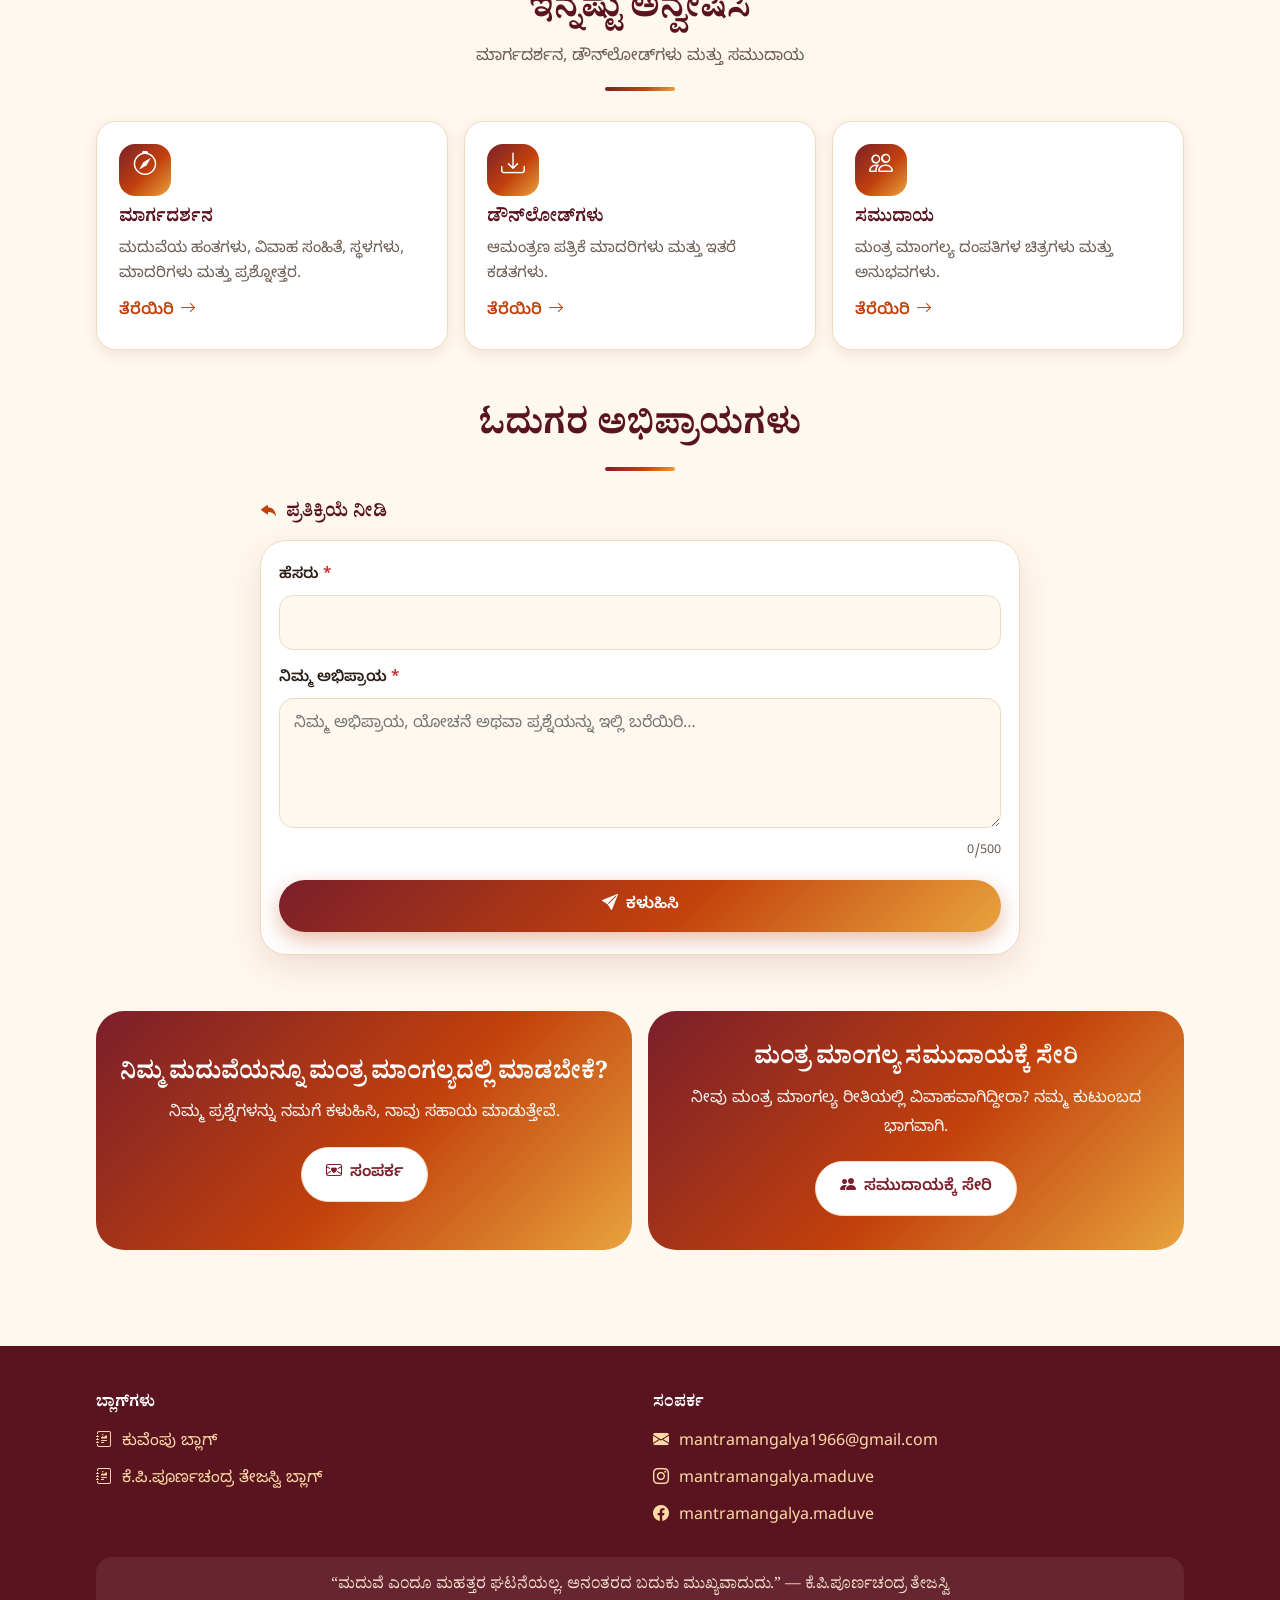
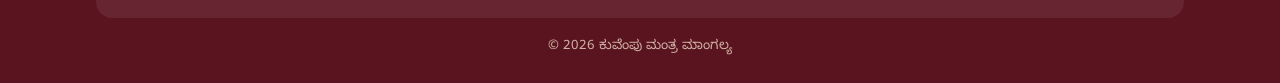
==== commit 997286ce: "Add files via upload" ====
--- a/frontend/index.html
+++ b/frontend/index.html
@@ -57,6 +57,16 @@
     <div id="aboutBox" data-mode="accordion"></div>
   </div></section>
 
+  <section class="block" id="celebrities" style="padding-top:0"><div class="wrap">
+    <div class="sec-head"><h2 data-i18n="ft.cel.title"></h2><p data-i18n="ft.cel.sub"></p></div>
+    <div id="celBox"></div>
+  </div></section>
+
+  <section class="block" id="mainstream" style="padding-top:0"><div class="wrap">
+    <div class="sec-head"><h2 data-i18n="ft.ms.title"></h2><p data-i18n="ft.ms.sub"></p></div>
+    <div id="msBox"></div>
+  </div></section>
+
   <section class="block" style="padding-top:0"><div class="wrap">
     <div class="sec-head"><h2 data-i18n="home.explore.title"></h2><p data-i18n="home.explore.sub"></p></div>
     <div class="cards c3">
@@ -101,6 +111,7 @@
 <script src="js/app.js"></script>
 <script src="js/callback.js"></script>
 <script src="js/browse.js"></script>
+<script src="js/featured.js"></script>
 <script src="js/community.js"></script>
 <script src="js/comments.js"></script>
 </body>
--- a/frontend/css/style.css
+++ b/frontend/css/style.css
@@ -536,3 +536,13 @@
 .cm-like.liked{background:#ffe3dc}
 .cm-like.liked i{color:#d12f2f}
 .cm-like:disabled{opacity:.7}
+
+/* Home: celebrities + main-stream cards */
+.ft-card{padding:0;overflow:hidden;display:flex;flex-direction:column;text-align:left}
+.ft-img{aspect-ratio:4/3;overflow:hidden;background:var(--cream,#fff7ec)}
+.ft-img img{width:100%;height:100%;object-fit:cover;object-position:center top;display:block}
+.ft-b{padding:14px 16px 16px;display:flex;flex-direction:column;gap:8px;flex:1}
+.ft-b h3{font-size:1.05rem;line-height:1.45;color:var(--maroon-d)}
+.ft-b h3 strong{font-weight:700}
+.ft-b p{font-size:.92rem;color:var(--muted);line-height:1.7}
+.ft-vid{align-self:flex-start;margin-top:auto}
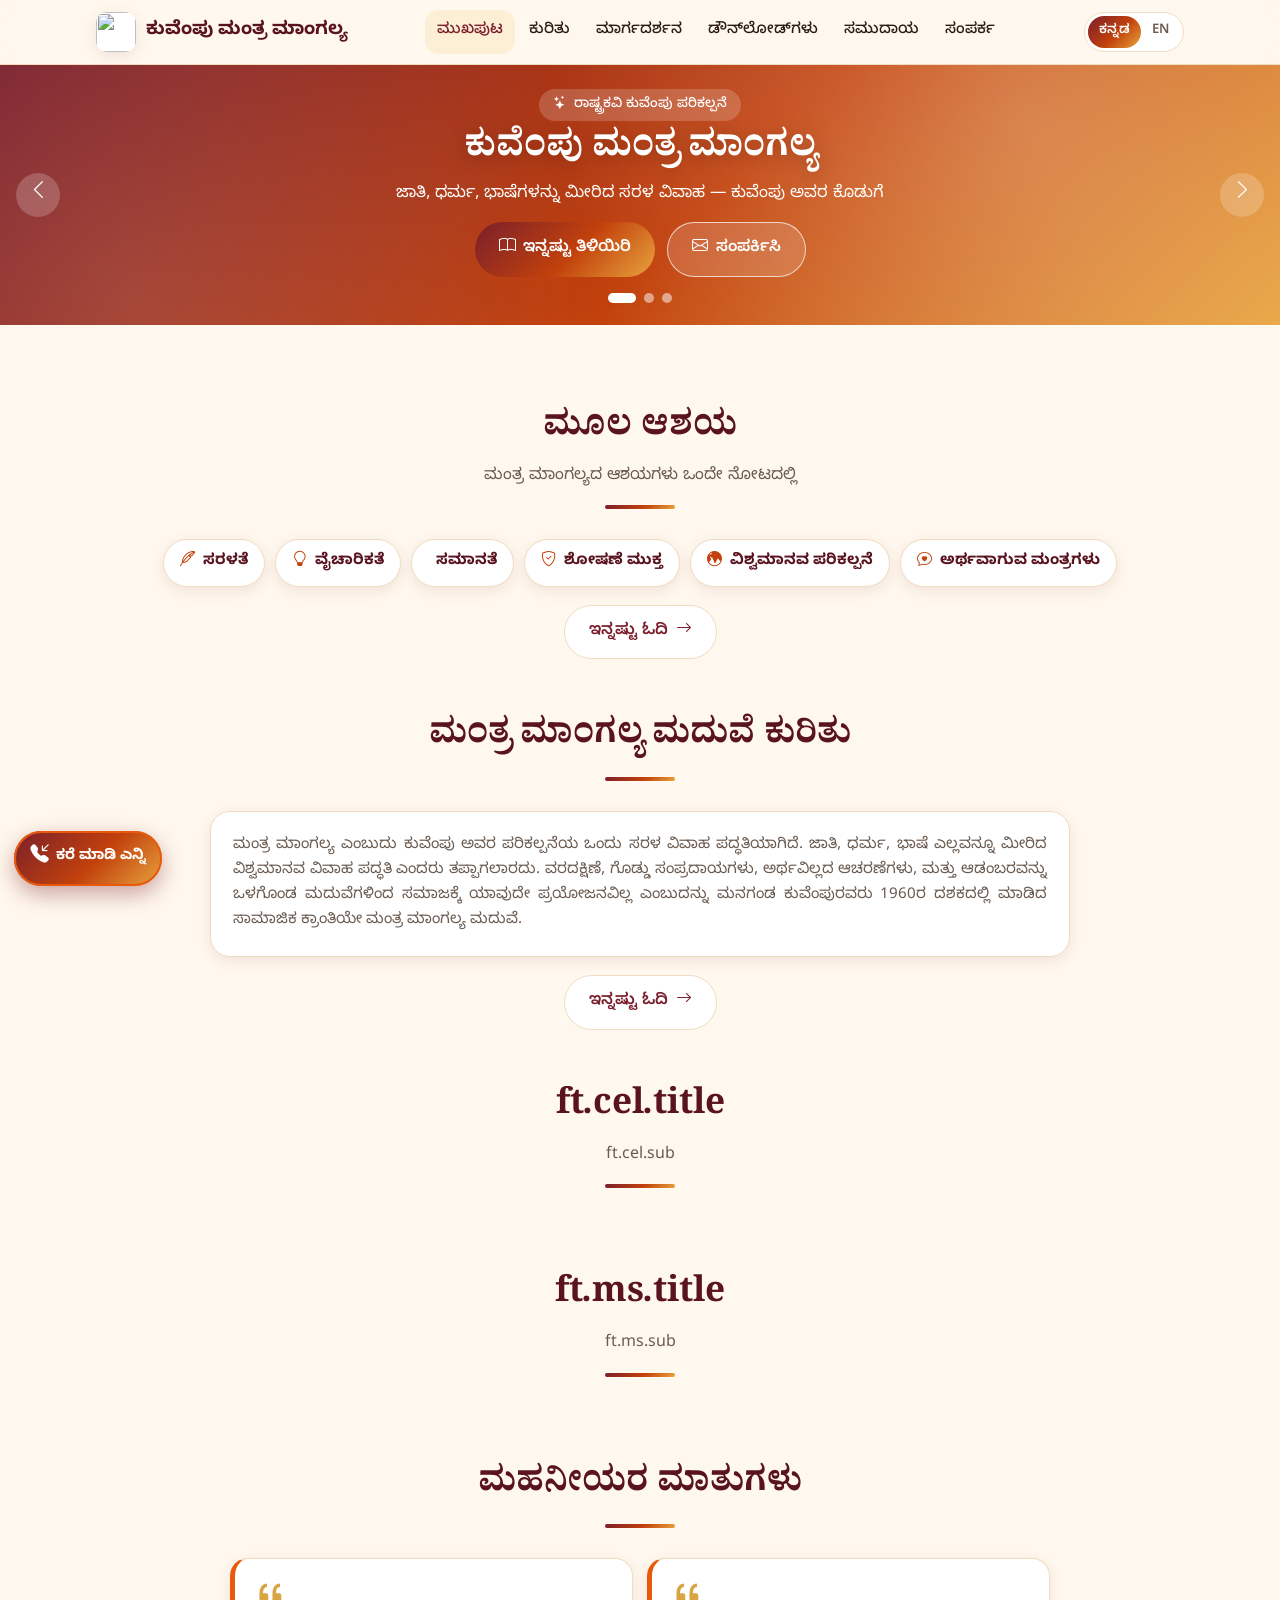
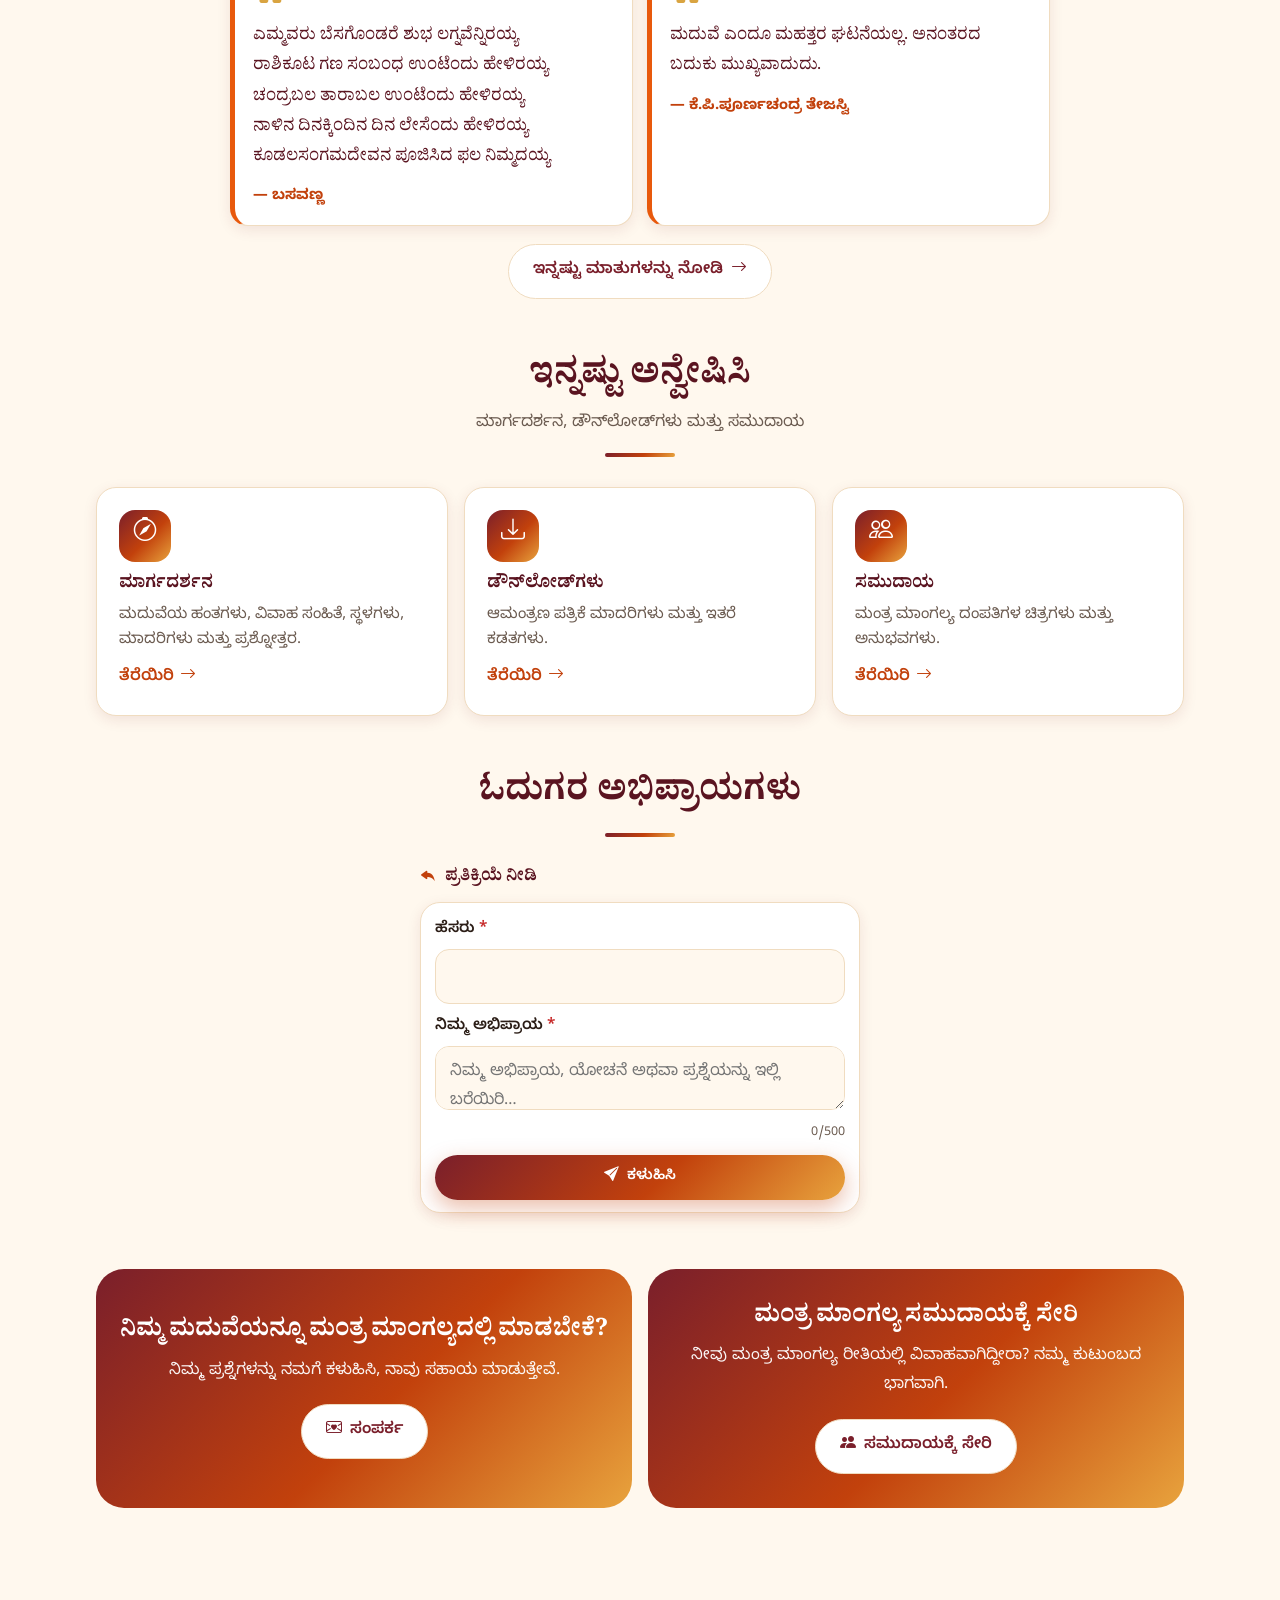
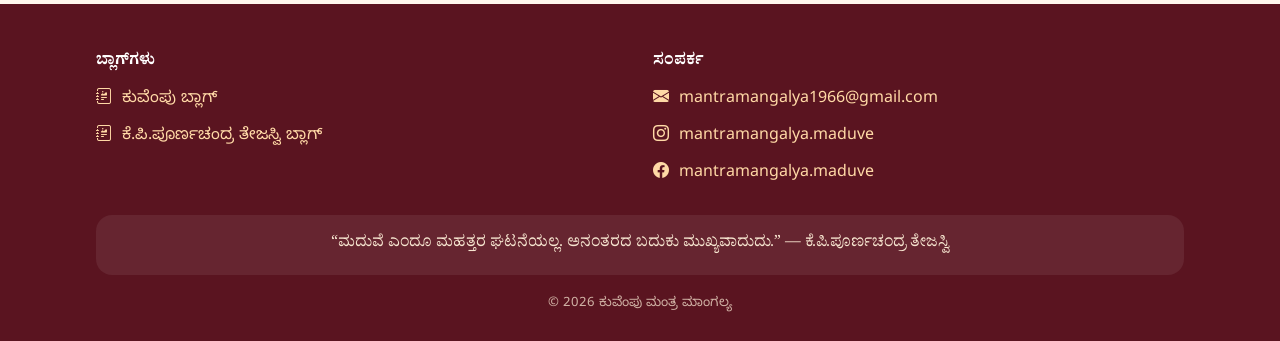
==== commit 26f2f173: "Add files via upload" ====
--- a/frontend/index.html
+++ b/frontend/index.html
@@ -47,14 +47,14 @@
     <div class="dots"></div>
   </section>
 
+  <section class="block" id="ideals" style="padding-top:34px"><div class="wrap">
+    <div class="sec-head"><h2 data-i18n="hm.ideals.title"></h2><p data-i18n="hm.ideals.sub"></p></div>
+    <div id="homeIdeals"></div>
+  </div></section>
 
-  <section class="block" id="about"><div class="wrap">
-    <div class="sec-head"><h2 data-i18n="home.about.title"></h2><p data-i18n="home.about.sub"></p></div>
-    <div class="acc-tools">
-      <button class="btn btn-light" id="expandAll"><i class="bi bi-arrows-expand"></i><span data-i18n="btn.expand"></span></button>
-      <a class="btn btn-light" href="about/"><i class="bi bi-box-arrow-up-right"></i><span data-i18n="btn.readfull"></span></a>
-    </div>
-    <div id="aboutBox" data-mode="accordion"></div>
+  <section class="block" id="homeAbout" style="padding-top:0"><div class="wrap">
+    <div class="sec-head"><h2 data-i18n="hm.about.title"></h2></div>
+    <div id="homeAboutBox"></div>
   </div></section>
 
   <section class="block" id="celebrities" style="padding-top:0"><div class="wrap">
@@ -66,6 +66,13 @@
     <div class="sec-head"><h2 data-i18n="ft.ms.title"></h2><p data-i18n="ft.ms.sub"></p></div>
     <div id="msBox"></div>
   </div></section>
+
+  <section class="block" id="homeQuotes" style="padding-top:0"><div class="wrap">
+    <div class="sec-head"><h2 data-i18n="hm.quotes.title"></h2></div>
+    <div id="homeQuotesBox"></div>
+  </div></section>
+
+
 
   <section class="block" style="padding-top:0"><div class="wrap">
     <div class="sec-head"><h2 data-i18n="home.explore.title"></h2><p data-i18n="home.explore.sub"></p></div>
@@ -112,6 +119,7 @@
 <script src="js/callback.js"></script>
 <script src="js/browse.js"></script>
 <script src="js/featured.js"></script>
+<script src="js/home.js"></script>
 <script src="js/community.js"></script>
 <script src="js/comments.js"></script>
 </body>
--- a/frontend/css/style.css
+++ b/frontend/css/style.css
@@ -546,3 +546,33 @@
 .ft-b h3 strong{font-weight:700}
 .ft-b p{font-size:.92rem;color:var(--muted);line-height:1.7}
 .ft-vid{align-self:flex-start;margin-top:auto}
+
+/* Batch 6: small Leave-a-reply form, Home blocks, stacked quotes, compact featured cards */
+#cmForm.form-card{max-width:440px;padding:14px 14px 12px;border-radius:20px;box-shadow:var(--shadow-s)}
+#cmForm .field{margin-bottom:10px}
+#cmForm textarea{min-height:64px;height:64px}
+#cmForm .btn{padding:9px 14px;font-size:.92rem}
+.cm-reply{max-width:440px;font-size:1.05rem;margin:22px auto 10px}
+.ideal-chips{display:flex;flex-wrap:wrap;justify-content:center;gap:10px}
+.ideal-chip{display:inline-flex;align-items:center;gap:8px;padding:9px 16px;border-radius:99px;background:#fff;border:1px solid var(--line);box-shadow:var(--shadow-s);font-weight:700;color:var(--maroon-d);font-size:.95rem}
+.ideal-chip i{color:var(--saffron-d)}
+.home-more{text-align:center;margin-top:18px}
+.home-about{max-width:860px;margin:0 auto}
+.quotes.stack{display:flex;flex-direction:column;gap:14px;max-width:820px;margin:0 auto}
+.q-pager{max-width:820px;margin:18px auto 0}
+#homeQuotes .quotes{max-width:820px;margin:0 auto}
+.ft-card{flex-direction:row}
+.ft-card .ft-img{flex:0 0 38%;aspect-ratio:auto;min-height:130px;border:0;padding:0;cursor:pointer}
+.ft-card.no-img .ft-b{padding:16px}
+.ft-t{display:-webkit-box;-webkit-line-clamp:3;-webkit-box-orient:vertical;overflow:hidden}
+.ft-act{display:flex;flex-wrap:wrap;gap:8px;margin-top:auto}
+.ft-act .btn{padding:7px 14px;font-size:.85rem}
+.ft-vid{margin-top:0}
+@media(min-width:960px){
+  .ft-card{flex-direction:column}
+  .ft-card .ft-img{flex:none;aspect-ratio:4/3}
+}
+.ft-modal{max-width:560px}
+.ft-mimg{display:block;width:100%;max-height:60vh;object-fit:contain;background:var(--cream-2);border-radius:14px;margin-bottom:14px}
+.ft-mt{line-height:1.8;color:var(--ink,#2b1d16);margin-bottom:16px}
+.ft-card.no-img{align-self:start}
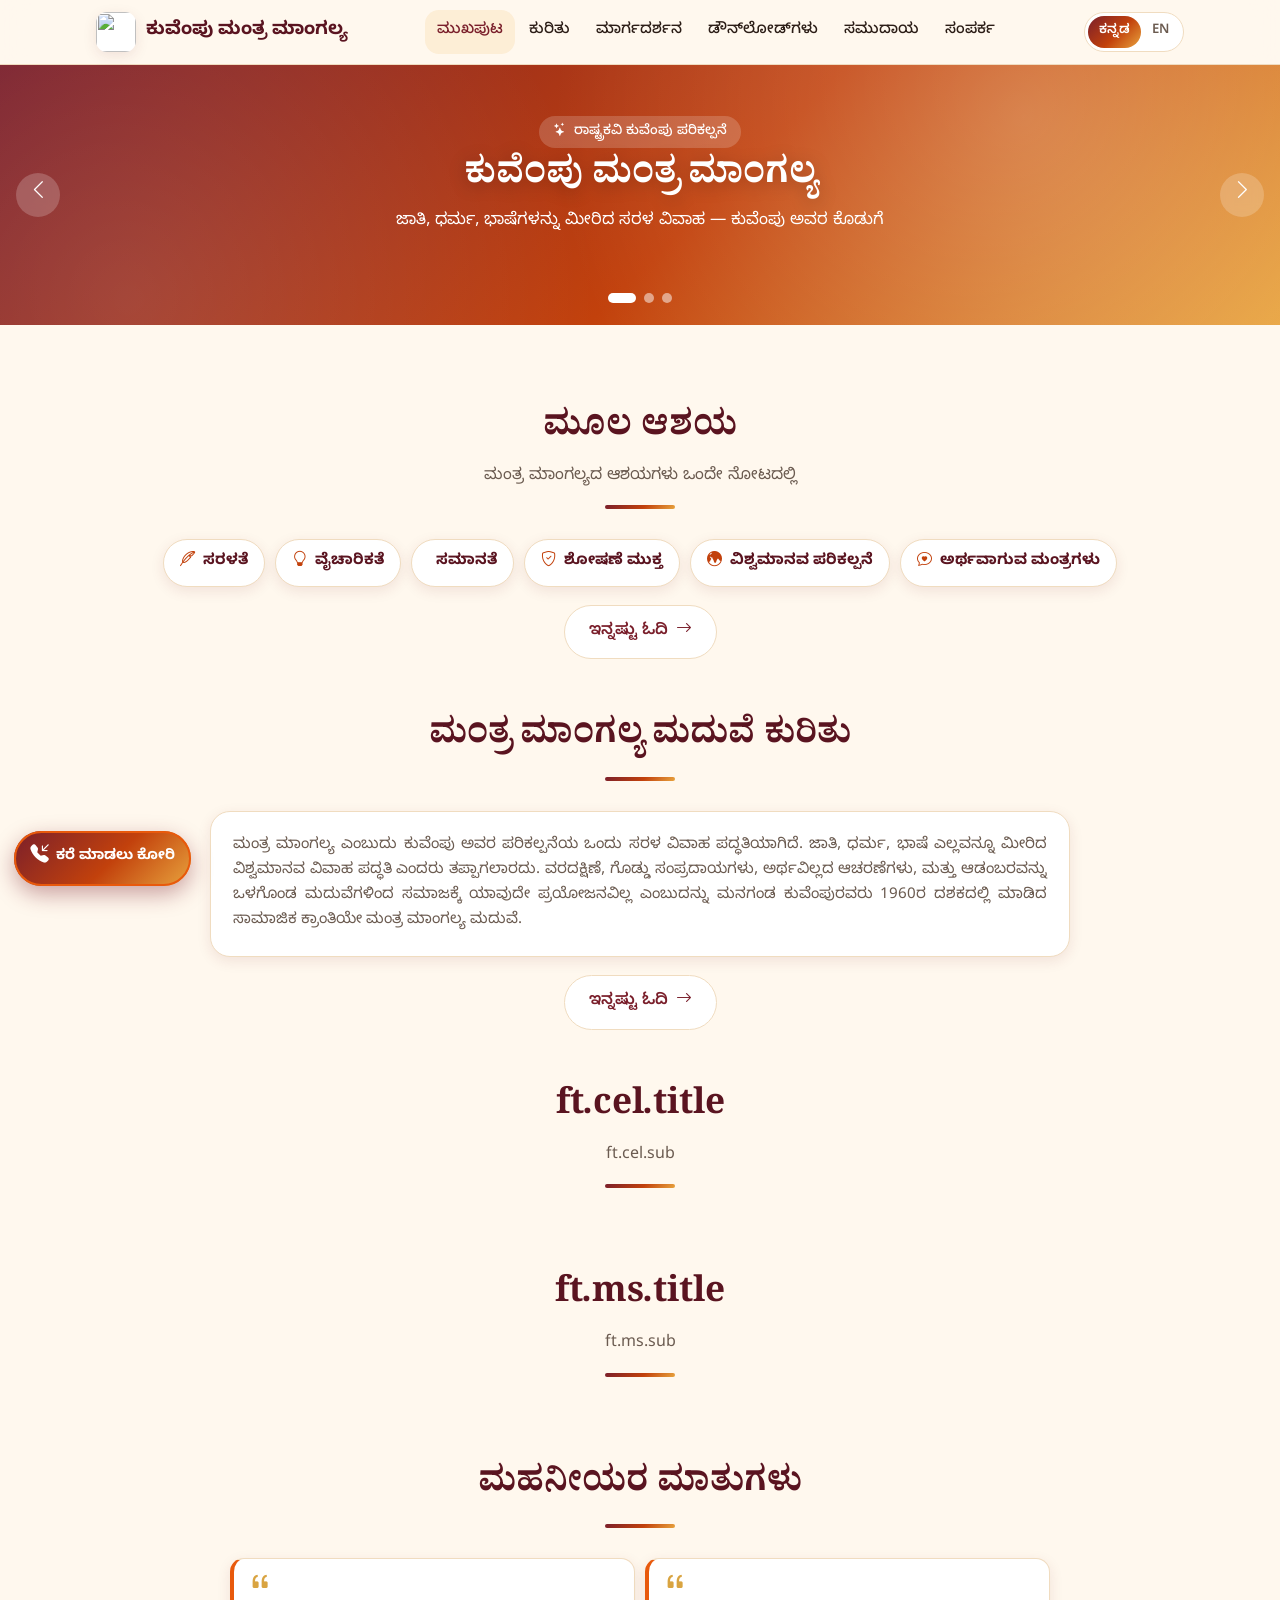
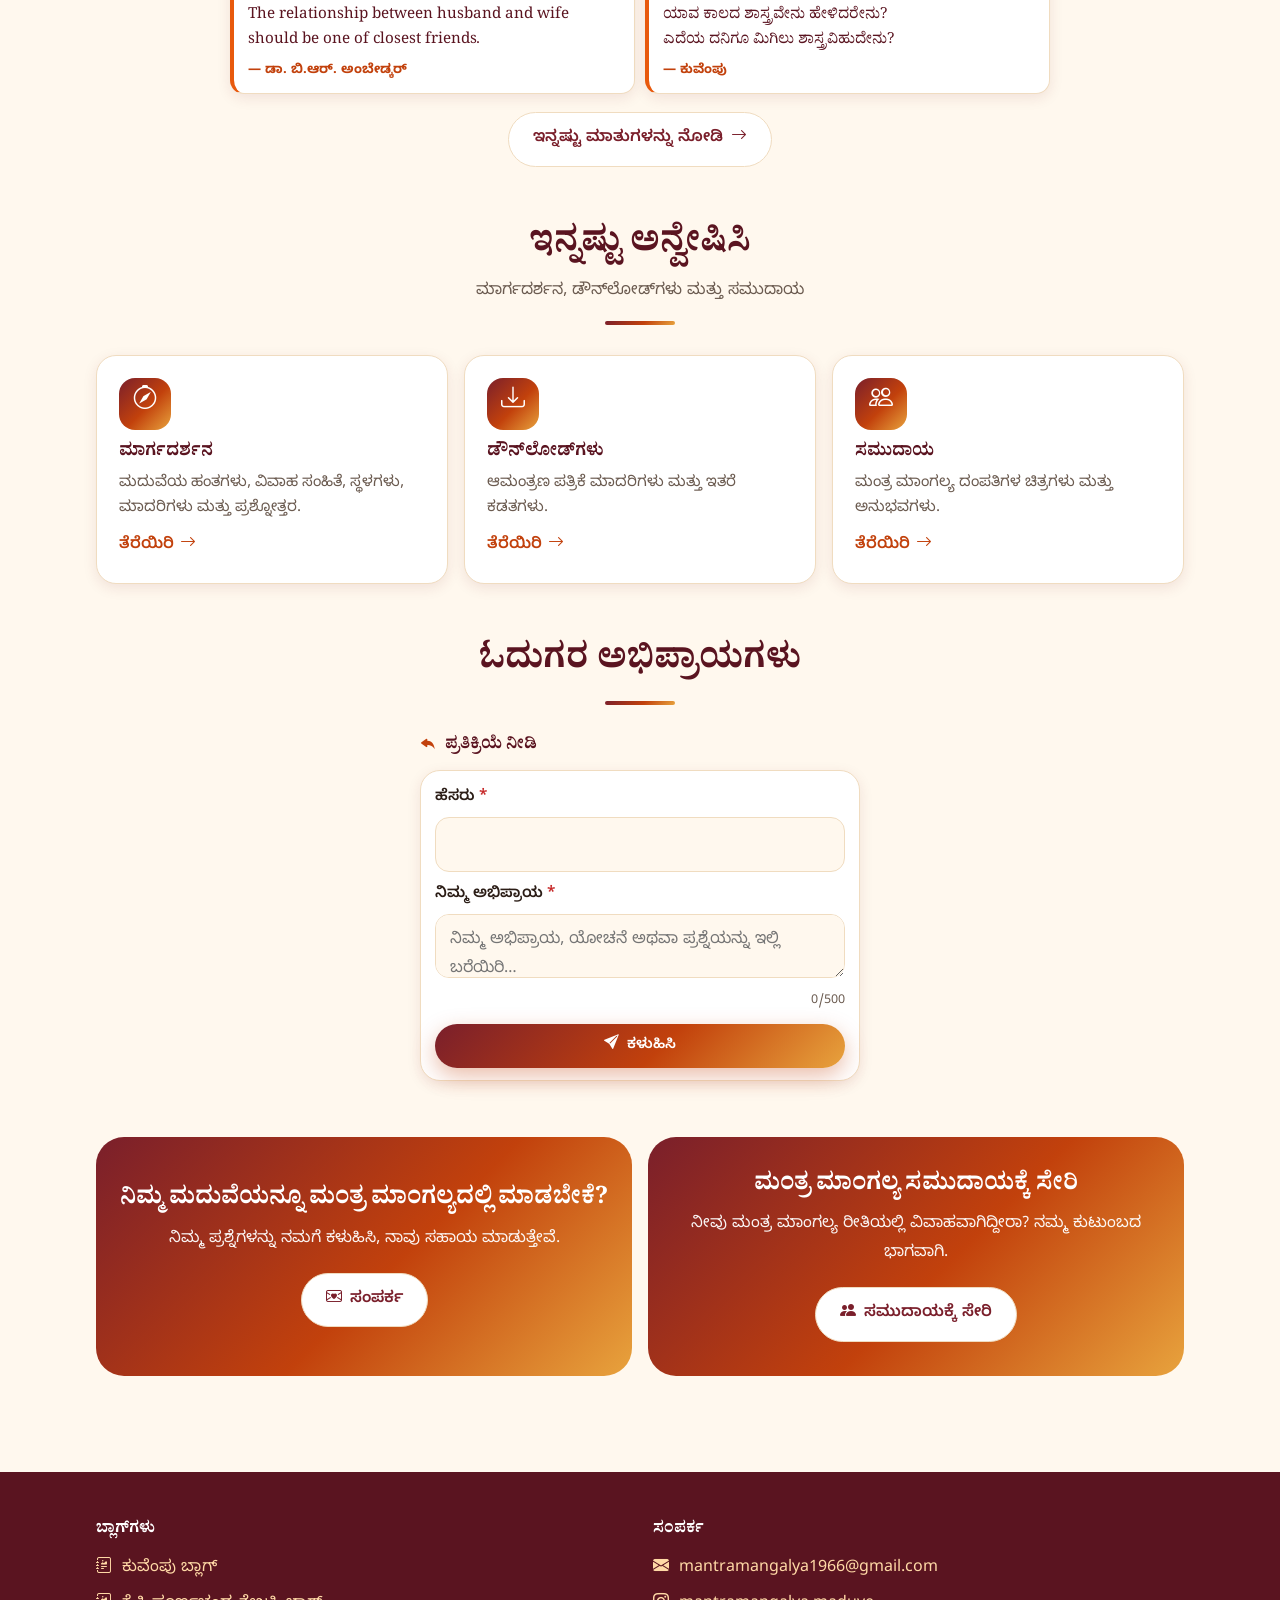
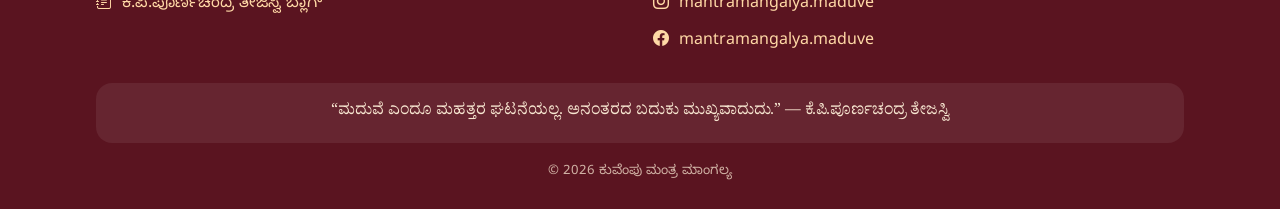
==== commit d6244ea4: "Add files via upload" ====
--- a/frontend/index.html
+++ b/frontend/index.html
@@ -29,7 +29,6 @@
       <div class="slide"><div class="wrap">
         <span class="badge"><i class="bi bi-stars"></i><span data-i18n="hero.s1.badge"></span></span>
         <h1 data-i18n="hero.s1.title"></h1><p data-i18n="hero.s1.text"></p>
-        <div class="ctas"><a class="btn btn-primary" href="#about"><i class="bi bi-book"></i><span data-i18n="hero.cta1"></span></a><a class="btn btn-ghost" href="contact/"><i class="bi bi-envelope"></i><span data-i18n="hero.cta2"></span></a></div>
       </div></div>
       <div class="slide"><div class="wrap">
         <span class="badge"><i class="bi bi-calendar-heart"></i><span data-i18n="hero.s2.badge"></span></span>
--- a/frontend/css/style.css
+++ b/frontend/css/style.css
@@ -576,3 +576,58 @@
 .ft-mimg{display:block;width:100%;max-height:60vh;object-fit:contain;background:var(--cream-2);border-radius:14px;margin-bottom:14px}
 .ft-mt{line-height:1.8;color:var(--ink,#2b1d16);margin-bottom:16px}
 .ft-card.no-img{align-self:start}
+
+/* Batch 7 */
+.pers-wrap{position:relative}
+.pers-nav{position:absolute;top:42%;transform:translateY(-50%);z-index:3;width:34px;height:34px;border-radius:50%;background:#fff;color:var(--maroon-d);border:1px solid var(--line);box-shadow:0 4px 14px rgba(0,0,0,.25);display:grid;place-items:center;font-size:.9rem;cursor:pointer}
+.pers-nav[hidden]{display:none}
+.pers-prev{left:-4px}.pers-next{right:-4px}
+.pers-nav:hover{background:var(--cream-2)}
+.about-h{cursor:pointer;user-select:none}
+.about-h:focus-visible{outline:3px solid var(--saffron);outline-offset:2px;border-radius:10px}
+.about-h .about-t{flex:1}
+.about-sec.shut>.about-body{display:none}
+.about-sec.shut>.about-h{margin-bottom:0}
+.about-h .chev{margin-left:auto;flex:none}
+.about-sec.shut>.about-h .chev{transform:rotate(-90deg)}
+/* smaller expand/collapse controls */
+.chev{font-size:.85rem}
+.c-sec.plain>.c-head .chev{font-size:.85rem;top:12px}
+.phase-head .chev{font-size:.85rem}
+.acc-tools .btn{padding:6px 12px;font-size:.8rem;gap:6px}
+.acc-tools .btn i{font-size:.85rem}
+/* smaller quote cards */
+.qcard{padding:11px 14px 9px;border-radius:14px;border-left-width:4px}
+.qcard-i{font-size:1.5rem}
+.qcard blockquote{font-size:.95rem;line-height:1.65;margin:0 0 6px}
+.qcard figcaption{font-size:.82rem}
+.quotes{gap:10px}
+.quotes.stack{gap:10px;max-width:720px}
+@media(min-width:800px){.quotes{grid-template-columns:repeat(auto-fit,minmax(240px,1fr))}}
+/* modals scroll inside the box */
+.modal{overscroll-behavior:contain}
+.modal-box{max-height:calc(100vh - 28px);max-height:calc(100dvh - 28px);overflow-y:auto;-webkit-overflow-scrolling:touch;overscroll-behavior:contain}
+.modal-x{position:sticky;top:0;float:right;margin:-8px -6px 0 8px;z-index:3}
+.ft-mimg{max-height:45vh}
+
+/* Batch 8 */
+.f-row{display:grid;grid-template-columns:1fr;gap:0 12px}
+@media(min-width:360px){.f-row{grid-template-columns:1fr 1fr}}
+#queryForm.form-card{padding:16px 16px 14px}
+#queryForm .field{margin-bottom:10px}
+#queryForm textarea{min-height:84px;height:84px}
+#queryForm .consent{margin:6px 0 10px;padding:8px 10px}
+#queryForm .consent p{font-size:.82rem;line-height:1.5}
+#queryForm .btn{padding:10px 14px}
+.social-grid{gap:10px}
+.couple-wrap{margin-top:4px}
+.couple-pers .pers-card{cursor:zoom-in}
+/* smaller About quotes + smaller toggle arrows */
+.about-sec .qcard{padding:8px 12px 7px;border-radius:12px}
+.about-sec .qcard-i{font-size:1.2rem}
+.about-sec .qcard blockquote{font-size:.9rem;line-height:1.55;margin-bottom:4px}
+.about-sec .qcard figcaption{font-size:.78rem}
+.about-sec .quotes.stack{gap:8px;max-width:680px}
+.chev,.c-sec.plain>.c-head .chev,.phase-head .chev{font-size:.75rem}
+.acc-tools .btn{padding:5px 10px;font-size:.76rem}
+.acc-tools .btn i{font-size:.8rem}
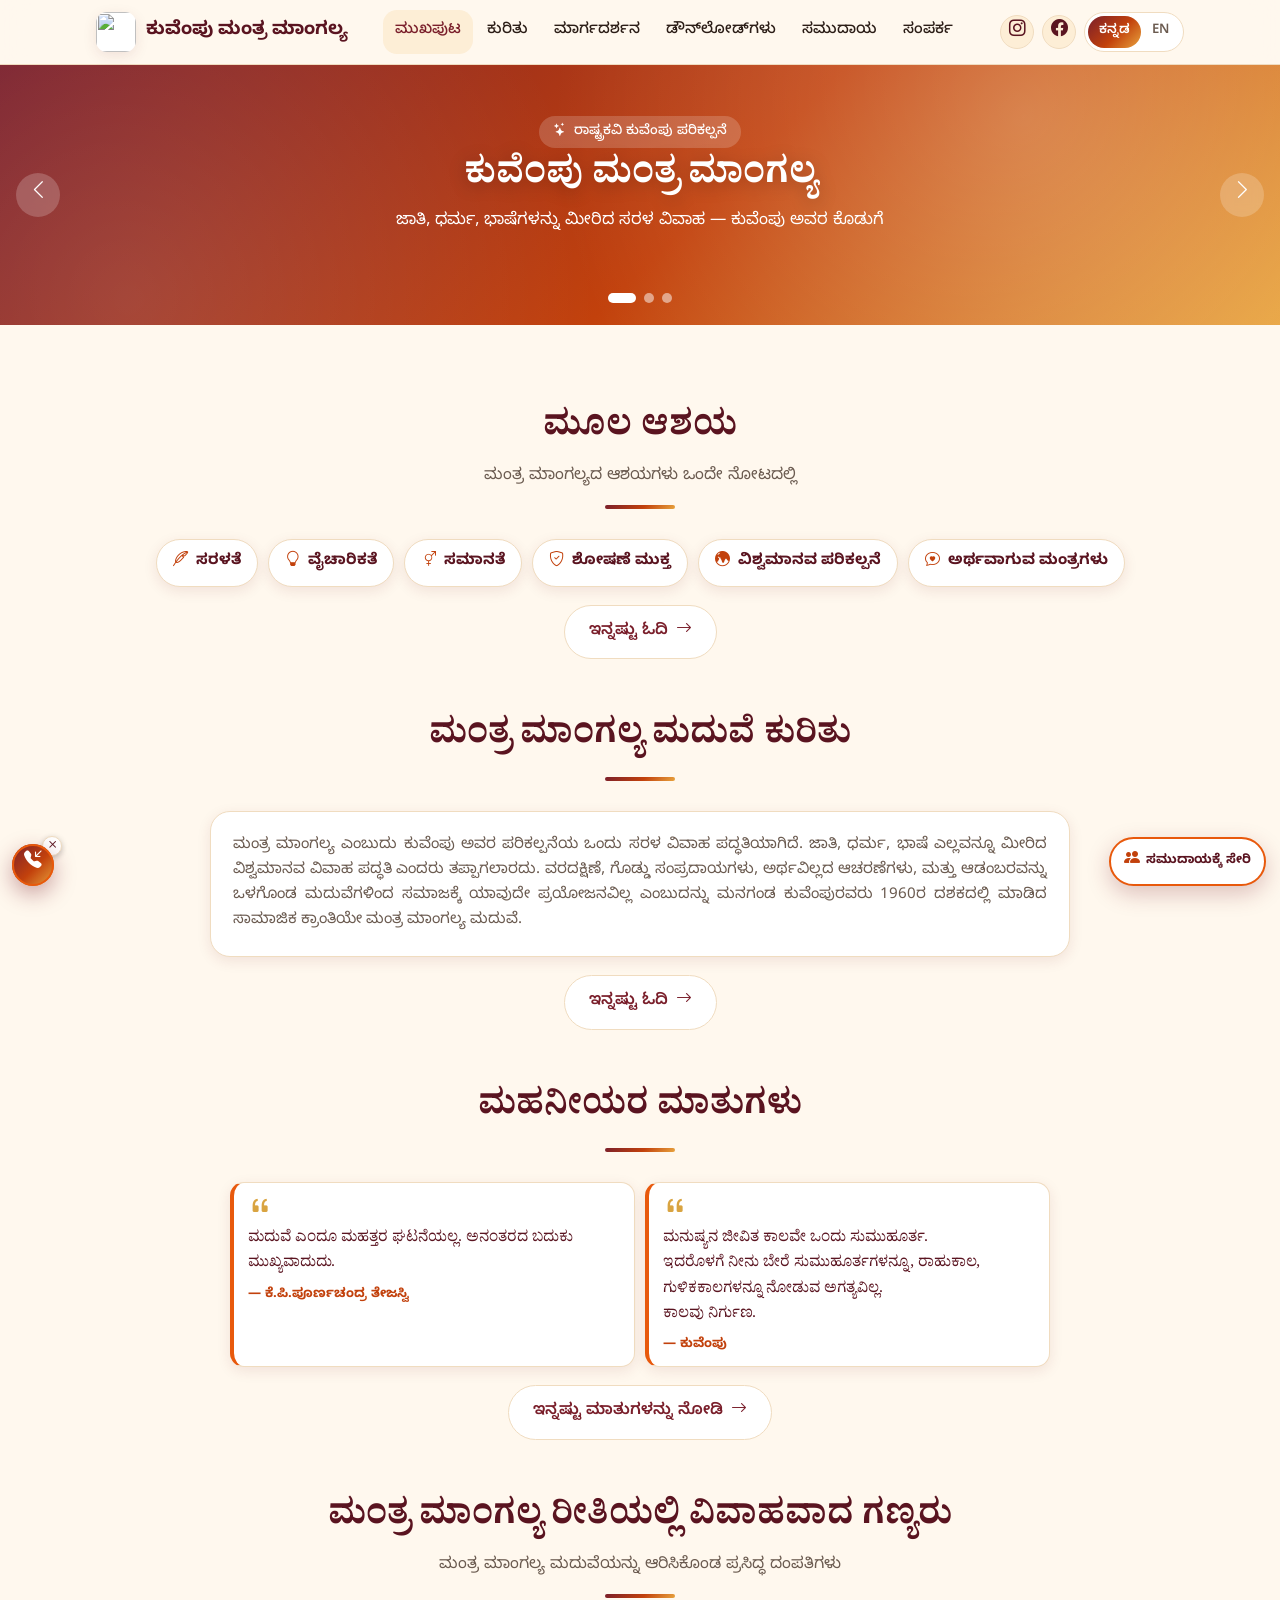
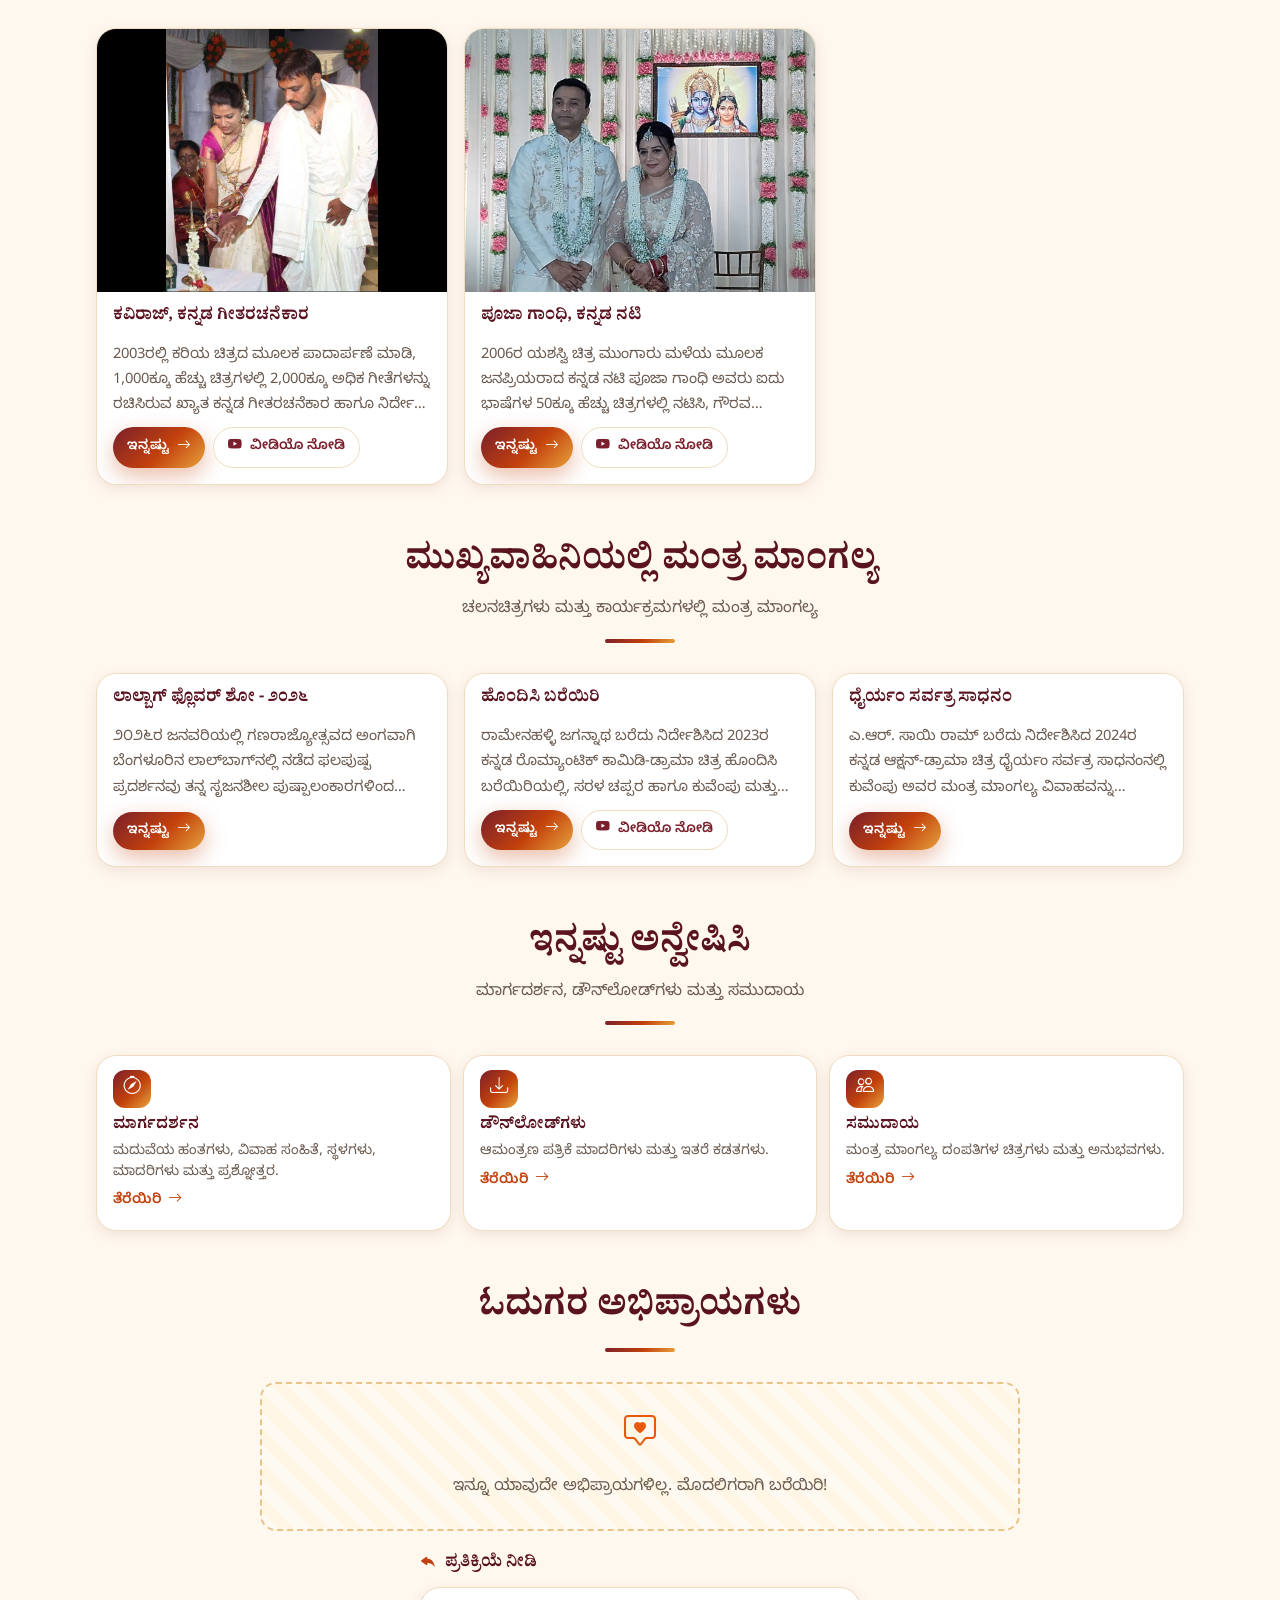
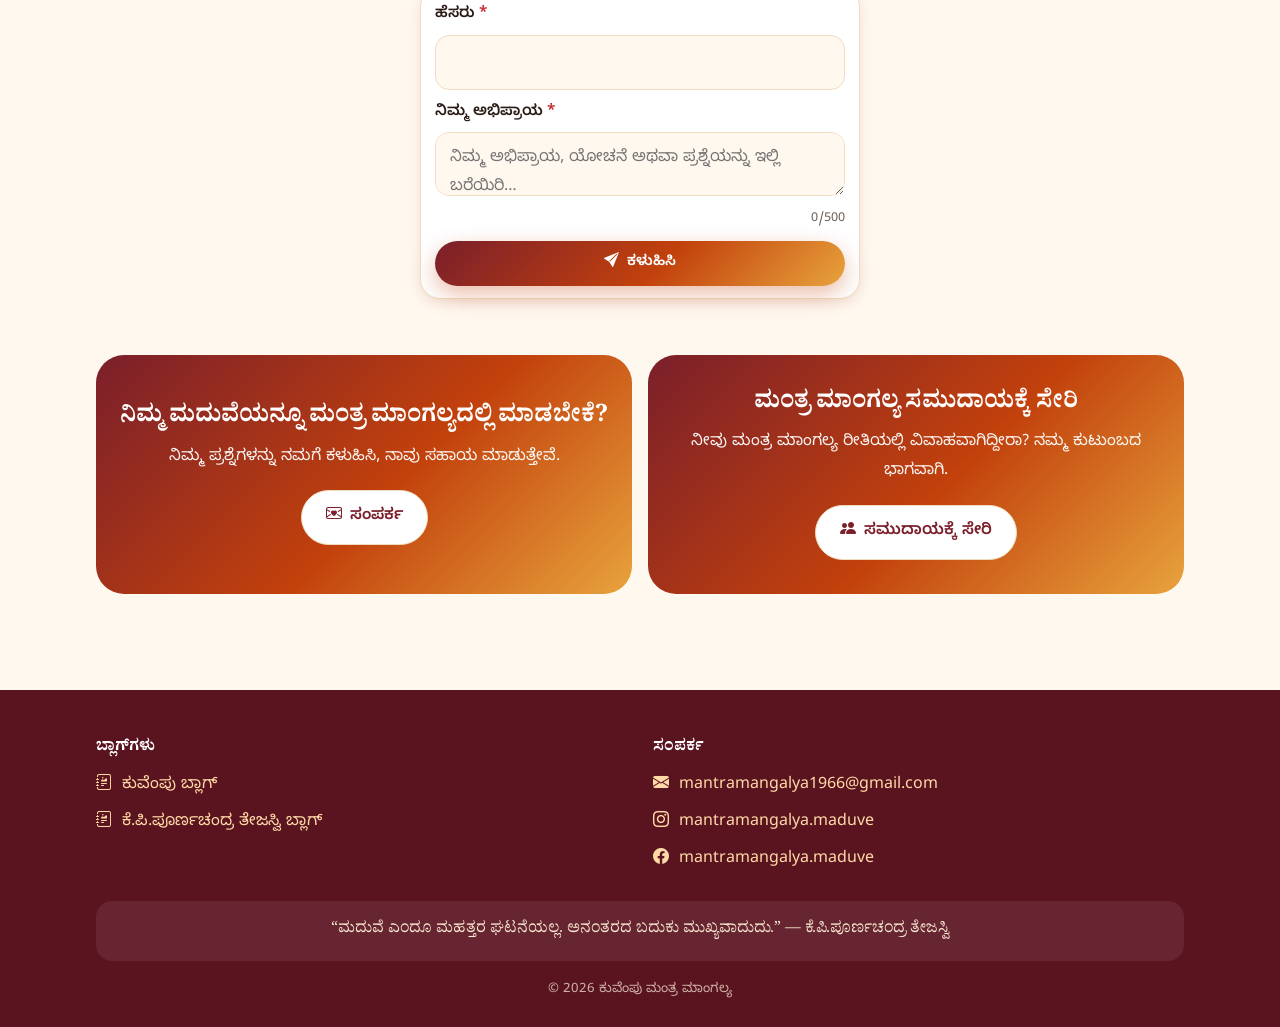
==== commit 2ad0dd37: "Add files via upload" ====
--- a/frontend/index.html
+++ b/frontend/index.html
@@ -56,6 +56,11 @@
     <div id="homeAboutBox"></div>
   </div></section>
 
+  <section class="block" id="homeQuotes" style="padding-top:0"><div class="wrap">
+    <div class="sec-head"><h2 data-i18n="hm.quotes.title"></h2></div>
+    <div id="homeQuotesBox"></div>
+  </div></section>
+
   <section class="block" id="celebrities" style="padding-top:0"><div class="wrap">
     <div class="sec-head"><h2 data-i18n="ft.cel.title"></h2><p data-i18n="ft.cel.sub"></p></div>
     <div id="celBox"></div>
@@ -66,16 +71,11 @@
     <div id="msBox"></div>
   </div></section>
 
-  <section class="block" id="homeQuotes" style="padding-top:0"><div class="wrap">
-    <div class="sec-head"><h2 data-i18n="hm.quotes.title"></h2></div>
-    <div id="homeQuotesBox"></div>
-  </div></section>
-
 
 
   <section class="block" style="padding-top:0"><div class="wrap">
     <div class="sec-head"><h2 data-i18n="home.explore.title"></h2><p data-i18n="home.explore.sub"></p></div>
-    <div class="cards c3">
+    <div class="cards c3 explore-cards">
       <a class="card reveal" href="guidance/"><div class="ic"><i class="bi bi-compass"></i></div><h3 data-i18n="nav.guidance"></h3><p data-i18n="card.guidance"></p><span class="more"><span data-i18n="card.open"></span> <i class="bi bi-arrow-right"></i></span></a>
       <a class="card reveal" href="downloads/"><div class="ic"><i class="bi bi-download"></i></div><h3 data-i18n="nav.downloads"></h3><p data-i18n="card.downloads"></p><span class="more"><span data-i18n="card.open"></span> <i class="bi bi-arrow-right"></i></span></a>
       <a class="card reveal" href="community/"><div class="ic"><i class="bi bi-people"></i></div><h3 data-i18n="nav.community"></h3><p data-i18n="card.community"></p><span class="more"><span data-i18n="card.open"></span> <i class="bi bi-arrow-right"></i></span></a>
--- a/frontend/css/style.css
+++ b/frontend/css/style.css
@@ -269,7 +269,7 @@
 /* Guidance page layout + tabs */
 [hidden]{display:none!important}
 .g-layout{display:grid;gap:22px;align-items:start}
-@media(min-width:980px){.g-layout{grid-template-columns:minmax(0,1fr) 300px}.g-side{position:sticky;top:84px}}
+
 .g-main{min-width:0}
 .tabs{display:flex;gap:6px;overflow-x:auto;padding:6px;background:#fff;border:1px solid var(--line);border-radius:20px;box-shadow:var(--shadow-s);margin-bottom:20px;position:sticky;top:70px;z-index:20;scrollbar-width:none}
 .tabs::-webkit-scrollbar{display:none}
@@ -631,3 +631,33 @@
 .chev,.c-sec.plain>.c-head .chev,.phase-head .chev{font-size:.75rem}
 .acc-tools .btn{padding:5px 10px;font-size:.76rem}
 .acc-tools .btn i{font-size:.8rem}
+
+/* Batch 9 */
+.soc-ic{width:34px;height:34px;border-radius:50%;display:inline-grid;place-items:center;font-size:1.05rem;color:var(--maroon-d);background:var(--cream-2);border:1px solid var(--line);transition:transform .2s}
+.soc-ic:hover{transform:translateY(-2px)}
+.soc-ic.ig:hover{color:#c13584}.soc-ic.fb:hover{color:#1877f2}
+@media(max-width:480px){.soc-ic{width:30px;height:30px;font-size:.95rem}}
+.cb-fab{padding:8px 13px;font-size:.8rem;gap:6px}
+.cb-fab i{font-size:1rem}
+@media(max-width:480px){.cb-fab{padding:8px 11px;font-size:.74rem;bottom:12px;left:10px}}
+.join-fab{position:fixed;right:14px;bottom:14px;z-index:95;display:flex;align-items:center;gap:6px;padding:8px 13px;border-radius:999px;background:#fff;color:var(--maroon-d);border:2px solid var(--saffron);font-weight:700;font-size:.8rem;box-shadow:0 8px 22px rgba(122,31,43,.25);cursor:pointer}
+.join-fab i{font-size:1rem;color:var(--saffron-d)}
+@media(max-width:480px){.join-fab{padding:8px 11px;font-size:.74rem;bottom:12px;right:10px}}
+.explore-cards{gap:12px}
+.explore-cards .card{padding:14px 16px}
+.explore-cards .card .ic{width:38px;height:38px;border-radius:12px;font-size:1.15rem;margin-bottom:8px}
+.explore-cards .card h3{font-size:1rem;margin-bottom:4px}
+.explore-cards .card p{font-size:.86rem;line-height:1.5}
+.explore-cards .card .more{margin-top:6px;font-size:.88rem}
+.says-by span+span{margin-left:10px}
+
+/* Batch 10 */
+.cb-wrap{position:fixed;left:12px;bottom:14px;z-index:95}
+.cb-wrap[hidden]{display:none}
+.cb-wrap .cb-fab{position:relative;left:auto;bottom:auto;width:42px;height:42px;padding:0;gap:0;justify-content:center;border-radius:50%}
+.cb-wrap .cb-fab i{font-size:1.1rem}
+.cb-wrap .cb-fab::after{border-radius:50%}
+.cb-off{position:absolute;top:-8px;right:-8px;width:20px;height:20px;border-radius:50%;background:#fff;color:var(--maroon-d);border:1px solid var(--line);box-shadow:0 2px 6px rgba(0,0,0,.25);display:grid;place-items:center;font-size:.9rem;line-height:1;cursor:pointer;padding:0;z-index:2}
+.cb-off i{font-size:.95rem}
+.to-top{width:34px;height:34px;font-size:1rem;right:14px;bottom:62px}
+.ask-end{max-width:380px;margin:0 auto}
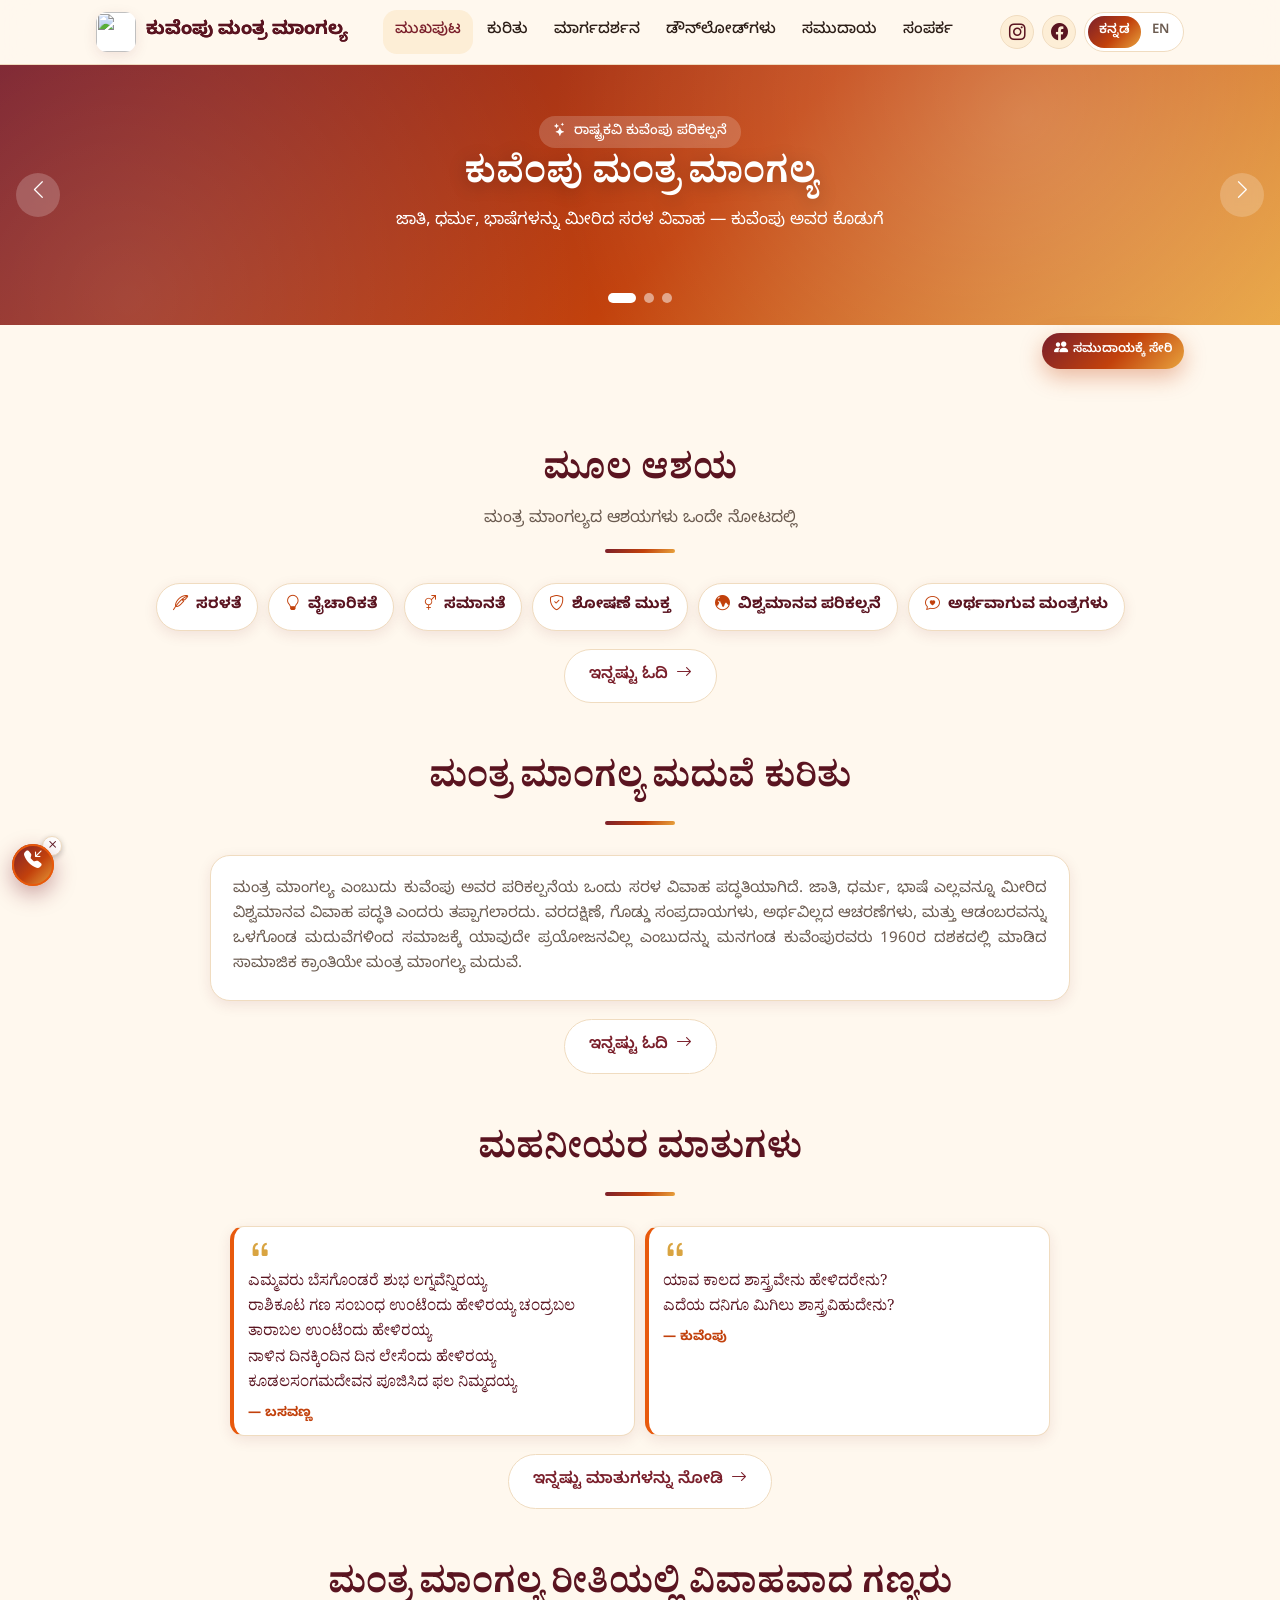
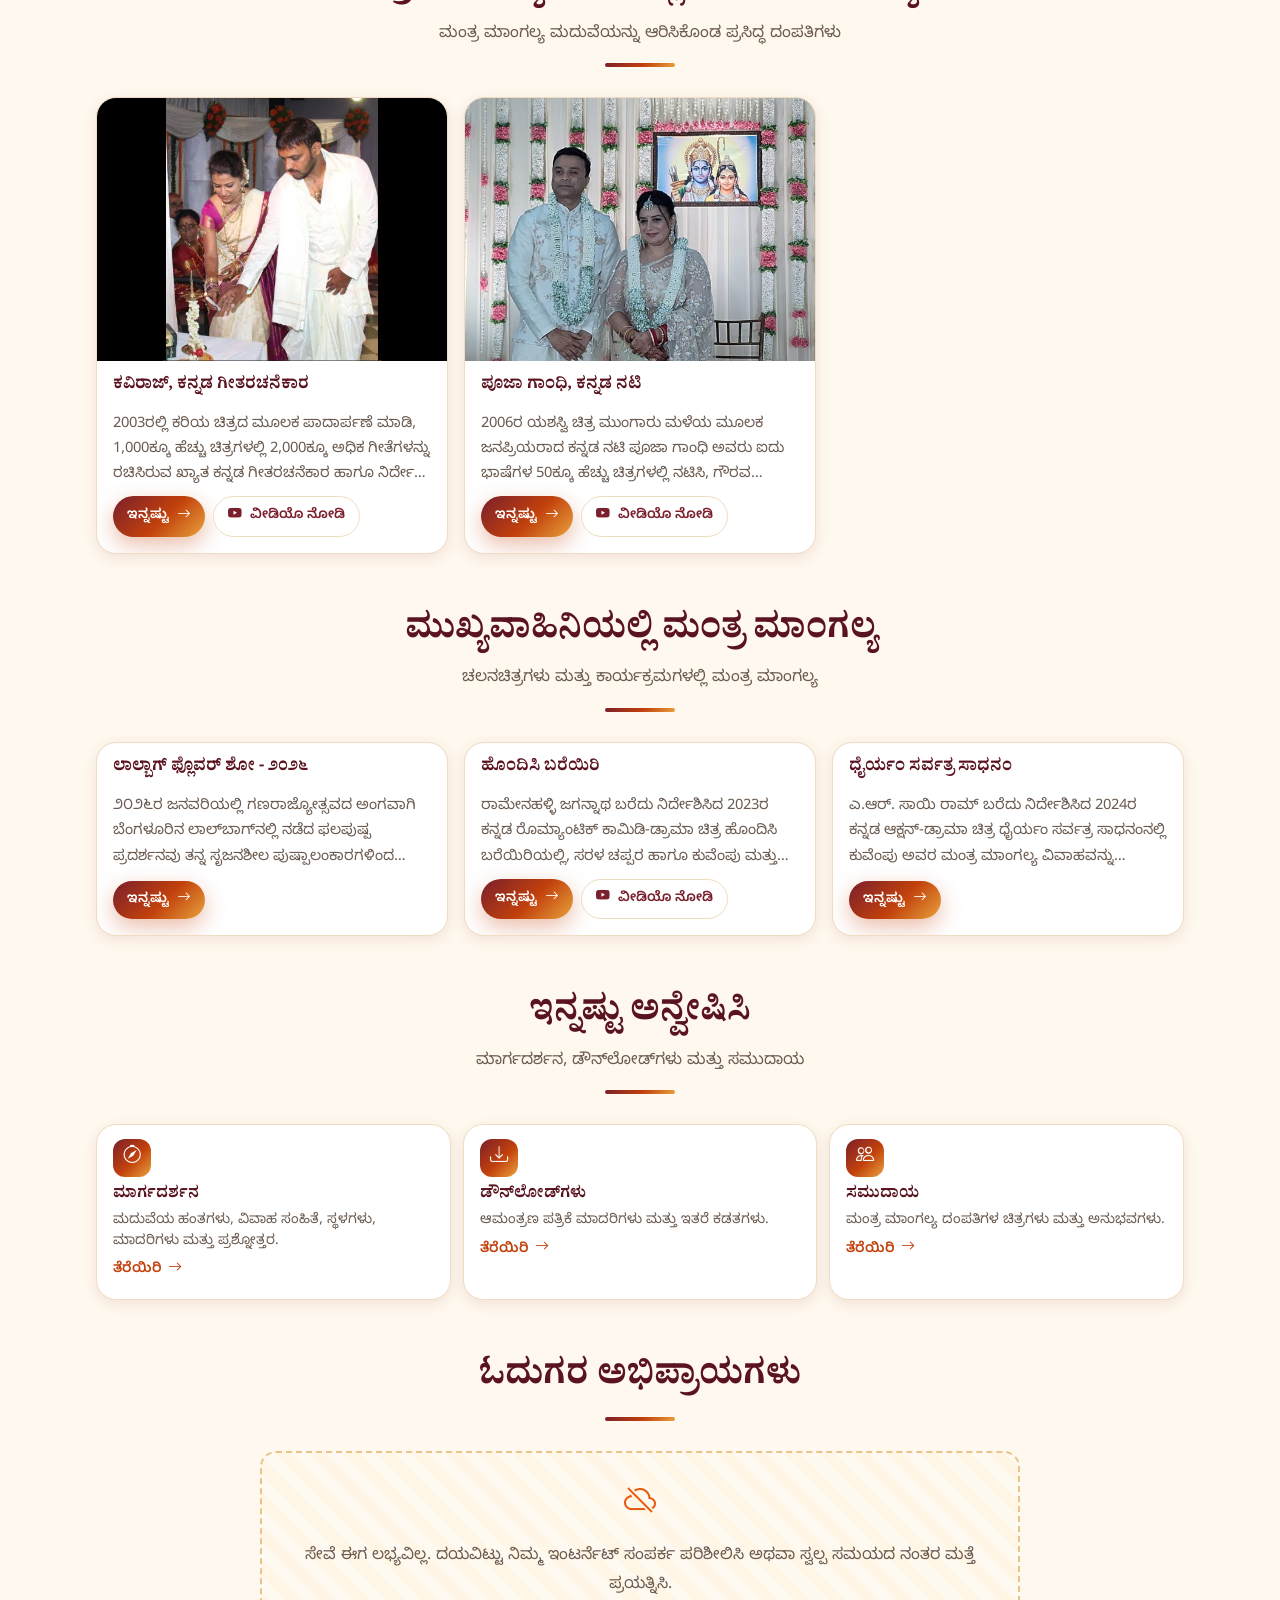
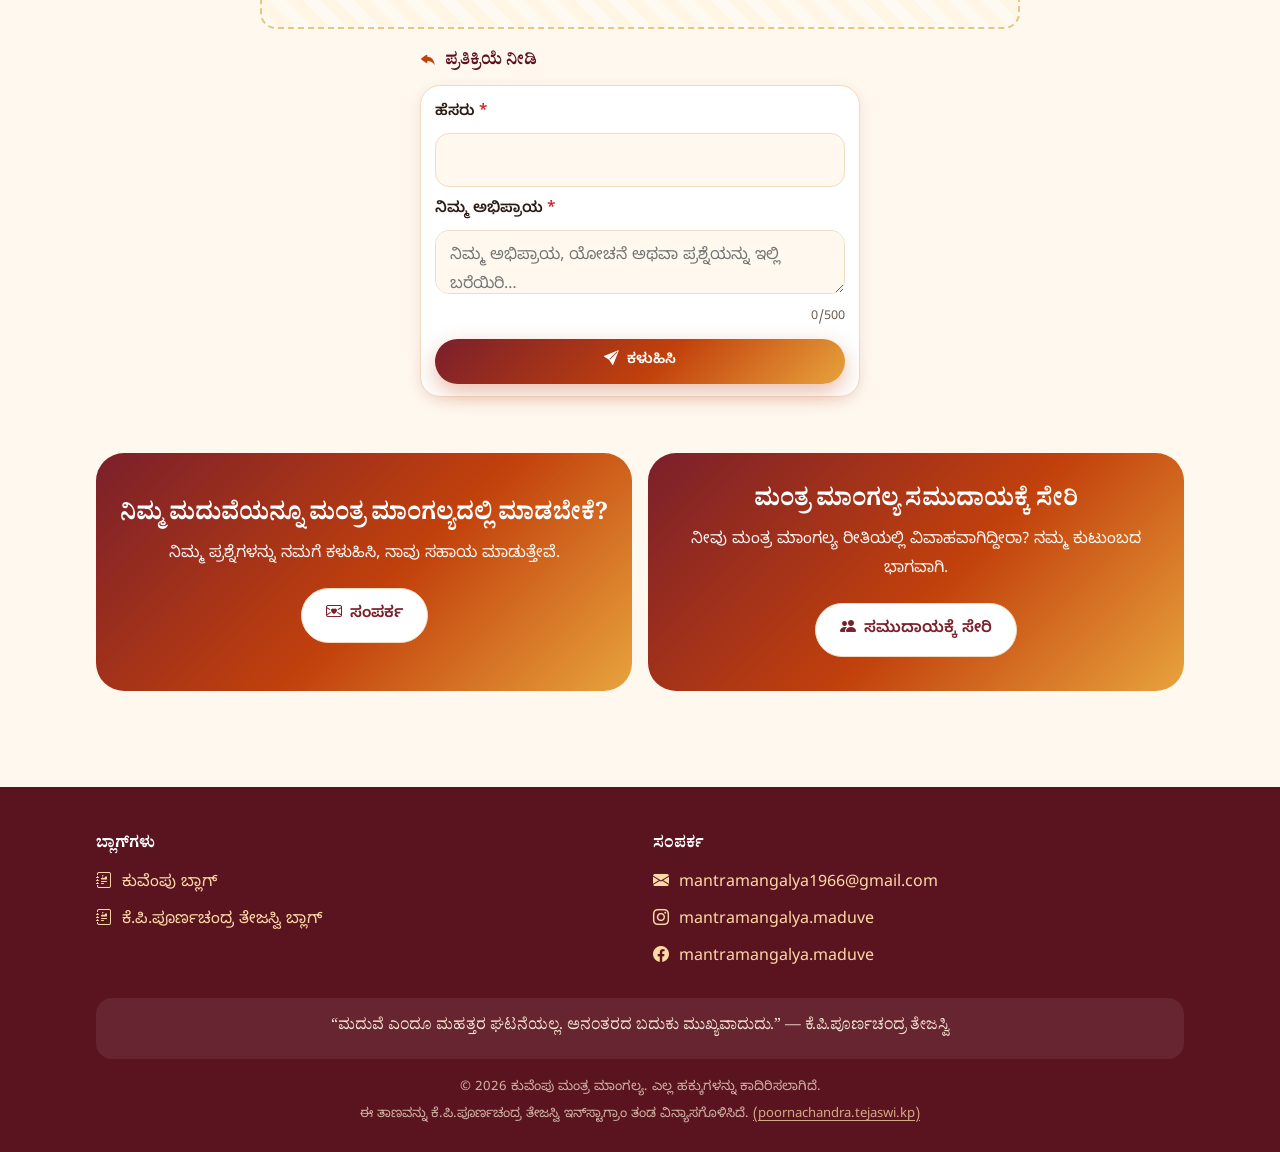
==== commit ae0eb80a: "Add files via upload" ====
--- a/frontend/index.html
+++ b/frontend/index.html
@@ -14,6 +14,20 @@
 <title>ಕುವೆಂಪು ಮಂತ್ರ ಮಾಂಗಲ್ಯ | Kuvempu Mantra Mangalya</title>
 <meta name="description" content="ಕುವೆಂಪು ಮಂತ್ರ ಮಾಂಗಲ್ಯ — ಕುವೆಂಪು ಅವರ ಸರಳ ವಿಶ್ವಮಾನವ ವಿವಾಹ ಪದ್ಧತಿ. Kuvempu Mantra Mangalya — simple universal wedding tradition.">
 <meta name="theme-color" content="#7a1f2b">
+<meta property="og:type" content="website">
+<meta property="og:site_name" content="ಕುವೆಂಪು ಮಂತ್ರ ಮಾಂಗಲ್ಯ | Kuvempu Mantra Mangalya">
+<meta property="og:title" content="ಕುವೆಂಪು ಮಂತ್ರ ಮಾಂಗಲ್ಯ | Kuvempu Mantra Mangalya">
+<meta property="og:description" content="ಕುವೆಂಪು ಮಂತ್ರ ಮಾಂಗಲ್ಯ — ಕುವೆಂಪು ಅವರ ಸರಳ ವಿಶ್ವಮಾನವ ವಿವಾಹ ಪದ್ಧತಿ. Kuvempu Mantra Mangalya — simple universal wedding tradition.">
+<meta property="og:url" content="https://mantramangalya.in/">
+<meta property="og:locale" content="kn_IN">
+<meta property="og:image" content="https://mantramangalya.in/mm-logo.png">
+<meta property="og:image:secure_url" content="https://mantramangalya.in/mm-logo.png">
+<meta property="og:image:type" content="image/png">
+<meta property="og:image:alt" content="Kuvempu Mantra Mangalya logo">
+<meta name="twitter:card" content="summary_large_image">
+<meta name="twitter:title" content="ಕುವೆಂಪು ಮಂತ್ರ ಮಾಂಗಲ್ಯ | Kuvempu Mantra Mangalya">
+<meta name="twitter:description" content="ಕುವೆಂಪು ಮಂತ್ರ ಮಾಂಗಲ್ಯ — ಕುವೆಂಪು ಅವರ ಸರಳ ವಿಶ್ವಮಾನವ ವಿವಾಹ ಪದ್ಧತಿ. Kuvempu Mantra Mangalya — simple universal wedding tradition.">
+<meta name="twitter:image" content="https://mantramangalya.in/mm-logo.png">
 <link rel="icon" href="favicon.svg" type="image/svg+xml">
 <link rel="preconnect" href="https://fonts.googleapis.com"><link rel="preconnect" href="https://fonts.gstatic.com" crossorigin>
 <link href="https://fonts.googleapis.com/css2?family=Noto+Sans+Kannada:wght@400;500;700&family=Noto+Serif+Kannada:wght@600;700&family=Poppins:wght@400;600;700&display=swap" rel="stylesheet">
--- a/frontend/css/style.css
+++ b/frontend/css/style.css
@@ -661,3 +661,68 @@
 .cb-off i{font-size:.95rem}
 .to-top{width:34px;height:34px;font-size:1rem;right:14px;bottom:62px}
 .ask-end{max-width:380px;margin:0 auto}
+
+/* Batch 11 */
+.join-fab{display:none}
+.join-bar{padding:14px 0 2px;text-align:center}
+.join-bar .btn{padding:9px 20px;font-size:.92rem}
+.brand [data-i18n]{font-weight:700!important;text-shadow:0 0 .6px currentColor}
+.soc-ic{display:inline-flex;align-items:center;justify-content:center;padding:0;line-height:1;flex:none;box-sizing:border-box}
+.soc-ic i{display:block;line-height:1;margin:0;font-size:inherit;width:1em;height:1em;text-align:center}
+.soc-ic i::before{display:block;vertical-align:0;line-height:1;width:1em;height:1em}
+.mm-toast{position:fixed;left:50%;bottom:76px;transform:translateX(-50%);max-width:min(92vw,460px);background:#3b1a1f;color:#fff;padding:10px 16px;border-radius:12px;font-size:.88rem;line-height:1.5;box-shadow:0 8px 24px rgba(0,0,0,.3);z-index:300;transition:opacity .4s}
+.mm-toast.out{opacity:0}
+
+/* Batch 12 */
+.page-tools{padding:8px 0 0}
+.pt-row{display:flex;justify-content:flex-end;align-items:center;gap:14px;flex-wrap:wrap}
+.page-tools .acc-tools{margin:0;display:flex;align-items:center}
+.page-tools .acc-tools[hidden]{display:none}
+.tl-link{background:none;border:0;padding:2px 0;color:var(--maroon);font-weight:600;font-size:.8rem;text-decoration:underline;text-underline-offset:3px;cursor:pointer}
+.tl-link i{display:none}
+.tl-link:hover{color:var(--saffron-d)}
+.page-tools .btn{padding:5px 12px;font-size:.78rem;gap:5px}
+.page-tools .btn i{font-size:.9rem}
+.page-hero+section.block,.page-tools+section.block{padding-top:14px}
+.page-hero+section.block .sec-head:first-child,.page-tools+section.block .sec-head:first-child{margin-top:0}
+/* community says: 2-line preview + read more, aligned byline */
+.says-msg{display:-webkit-box;-webkit-line-clamp:2;-webkit-box-orient:vertical;overflow:hidden;margin:4px 0 6px}
+.says-more{background:none;border:0;padding:0;margin:0 0 12px;color:var(--saffron-d);font-weight:700;font-size:.85rem;cursor:pointer;display:inline-flex;align-items:center;gap:2px}
+.says-more:hover{text-decoration:underline}
+.says-by span{display:flex;align-items:flex-start;gap:7px;line-height:1.5}
+.says-by span+span{margin-left:0}
+.says-by span i{flex:none;width:1em;margin:0;text-align:center;line-height:1.5}
+.says-by span em{font-style:normal;min-width:0}
+.says-modal .says-q{display:block;margin-bottom:2px}
+.says-full{line-height:1.8;margin:4px 0 14px;color:var(--ink)}
+/* contact social tiles: smaller, icon centred in its box */
+.social-grid{gap:8px}
+.social{padding:10px 12px;gap:10px;border-radius:14px}
+.social .ic{width:38px;height:38px;border-radius:12px;font-size:1.15rem;display:flex;align-items:center;justify-content:center;padding:0;line-height:1}
+.social .ic i{display:block;width:1em;height:1em;line-height:1;margin:0;text-align:center}
+.social .ic i::before{display:block;vertical-align:0;width:1em;height:1em;line-height:1}
+.social small{font-size:.74rem}
+.social b{font-size:.84rem}
+
+/* Batch 13 */
+@media(max-width:900px){#tab-gallery .img-actions{display:none}}
+.note-box{display:flex;gap:9px;align-items:flex-start;margin:14px 0 0;padding:10px 14px;border-radius:12px;font-size:.9rem;line-height:1.6}
+.note-box i{flex:none;margin-top:3px}
+.note-venue{background:#fff3e0;border:1px solid #f5b971;color:#8a4b00}
+.note-venue i{color:#e67e00}
+.note-guest{background:#e8f4fd;border:1px solid #8cc5ee;color:#0b4f7c}
+.note-guest i{color:#1a7fc1}
+.note-guest a{color:inherit;text-decoration:underline;text-underline-offset:3px}
+.gl-tools{margin-bottom:12px}
+.gl-group{margin-bottom:16px}
+.gl-group h4{display:flex;align-items:center;gap:8px;font-size:1rem;color:var(--maroon-d);margin-bottom:8px;padding-bottom:6px;border-bottom:2px solid var(--line)}
+.gl-group h4 i{color:var(--saffron-d)}
+.gl-group h4 em{margin-left:auto;font-style:normal;font-size:.78rem;font-weight:600;color:var(--muted)}
+.gl-list{list-style:none;margin:0;padding:0;display:grid;grid-template-columns:1fr;gap:8px}
+@media(min-width:700px){.gl-list{grid-template-columns:repeat(2,1fr)}}
+@media(min-width:1000px){.gl-list{grid-template-columns:repeat(3,1fr)}}
+.gl-list li{display:flex;flex-direction:column;gap:2px;background:#fff;border:1px solid var(--line);border-radius:12px;padding:9px 12px;box-shadow:var(--shadow-s)}
+.gl-list li b{color:var(--maroon-d)}
+.gl-list li span{font-size:.85rem;color:var(--muted)}
+.copy.credit{margin-top:4px}
+.copy.credit a{text-decoration:underline;text-underline-offset:3px}
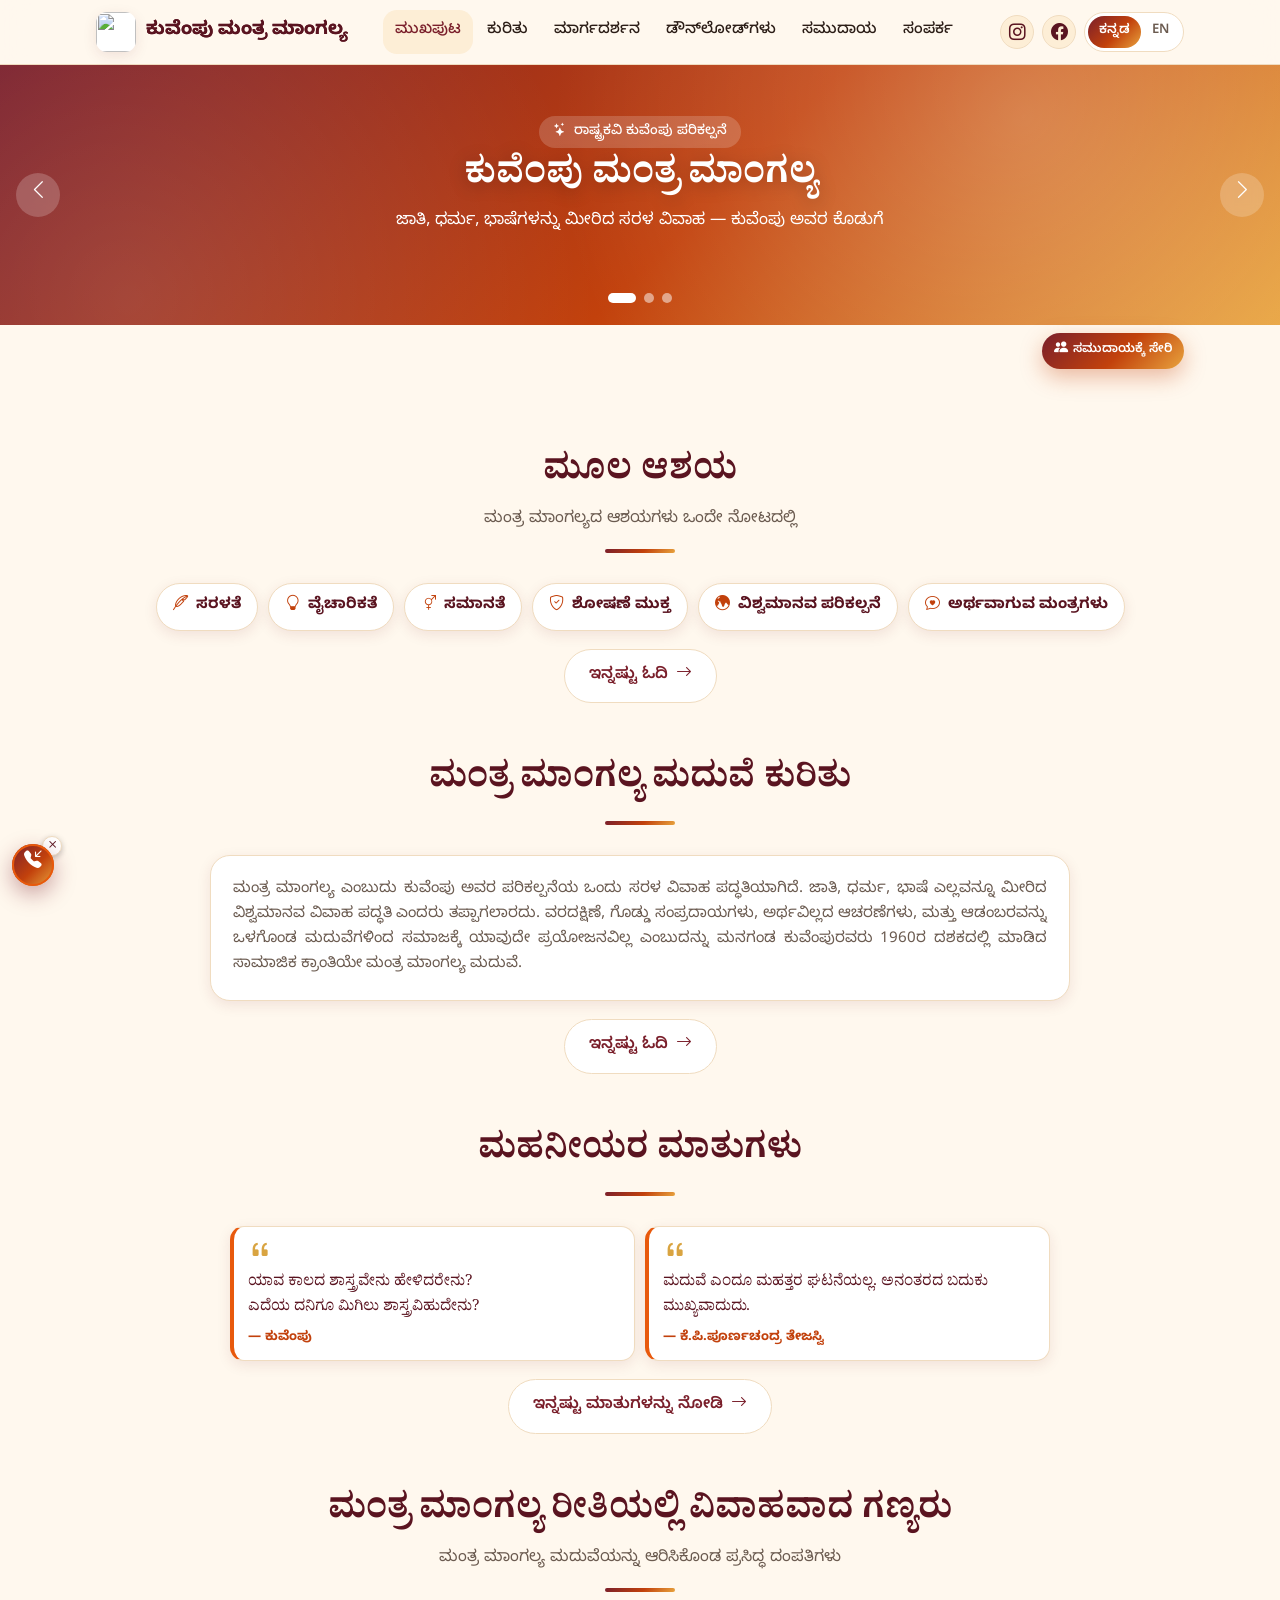
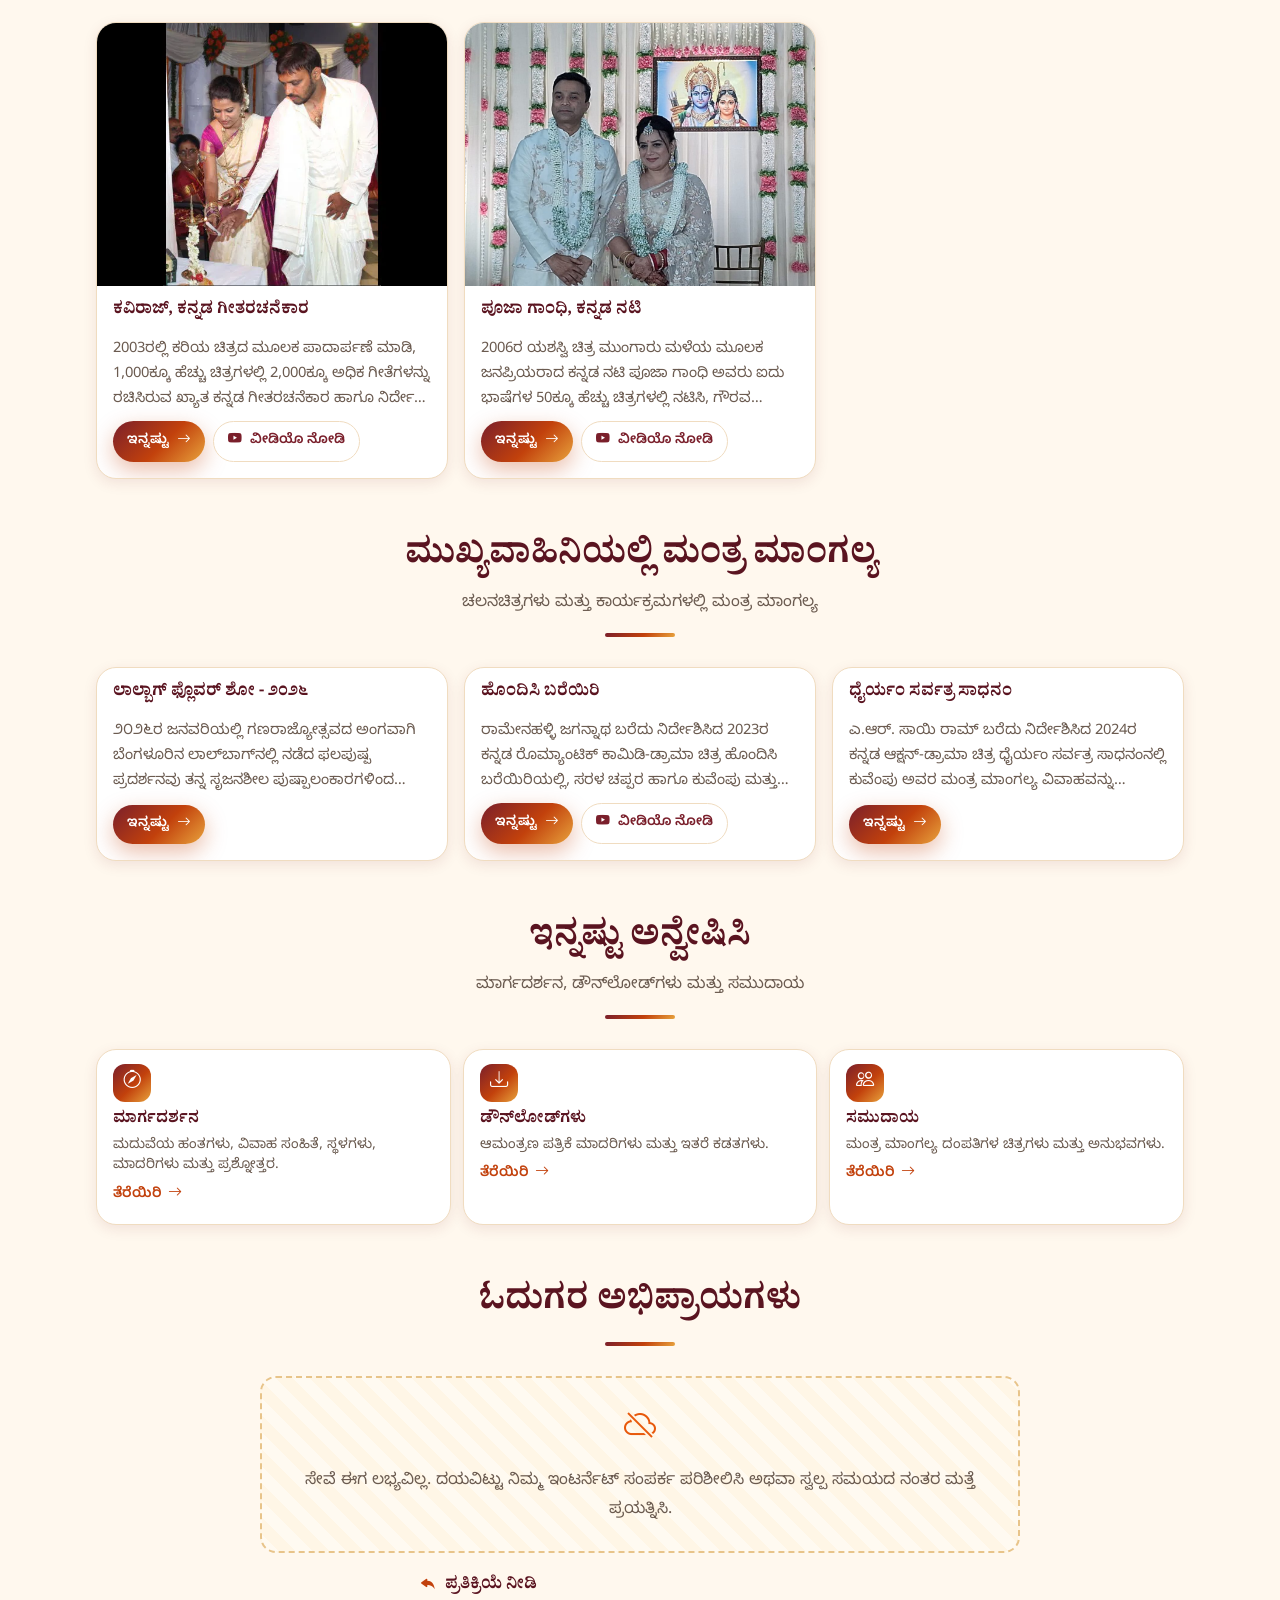
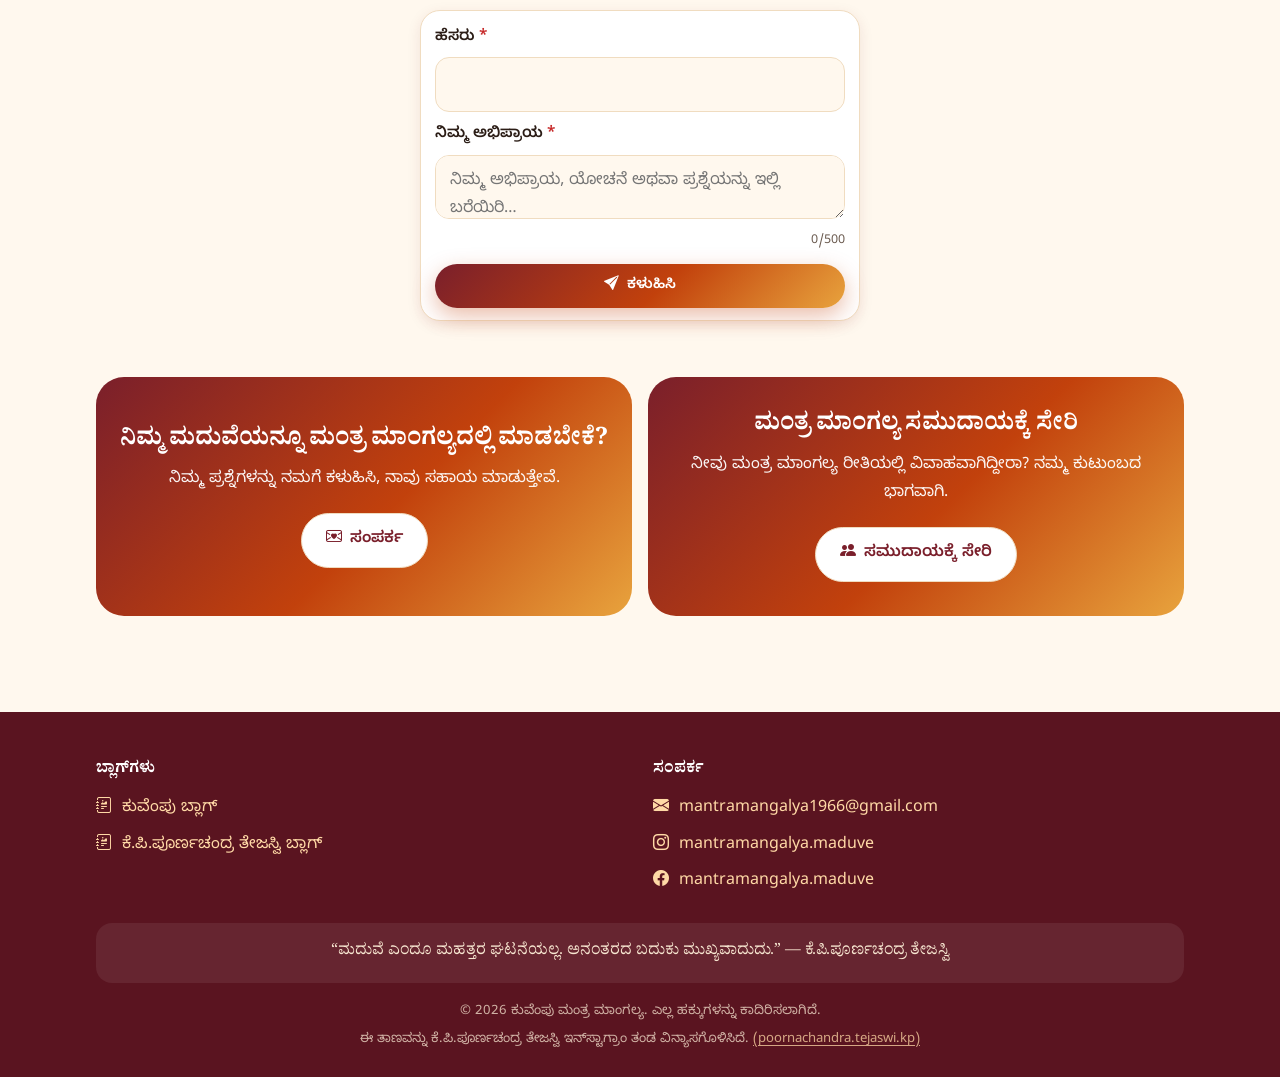
==== commit fa10bdd7: "Add files via upload" ====
--- a/frontend/index.html
+++ b/frontend/index.html
@@ -130,6 +130,7 @@
 <script src="js/about-content.js"></script>
 <script src="js/app.js"></script>
 <script src="js/callback.js"></script>
+<script src="js/share.js"></script>
 <script src="js/browse.js"></script>
 <script src="js/featured.js"></script>
 <script src="js/home.js"></script>
--- a/frontend/css/style.css
+++ b/frontend/css/style.css
@@ -726,3 +726,18 @@
 .gl-list li span{font-size:.85rem;color:var(--muted)}
 .copy.credit{margin-top:4px}
 .copy.credit a{text-decoration:underline;text-underline-offset:3px}
+
+/* Batch 14 */
+.says-by b,.says-modal .says-by b{font-weight:700!important;color:var(--maroon-d)}
+/* Join form: fields side by side */
+#joinForm{display:grid;grid-template-columns:1fr;gap:0 12px}
+@media(min-width:360px){#joinForm{grid-template-columns:1fr 1fr}}
+#joinForm>*{grid-column:1/-1;min-width:0}
+@media(min-width:360px){
+  #joinForm>.field[data-k=name],#joinForm>.field[data-k=spouse],#joinForm>.field[data-k=phone],#joinForm>.field[data-k=email],#joinForm>.field[data-k=date],#joinForm>.field[data-k=place],#joinForm>.field[data-k=prof],#joinForm>.field[data-k=district]{grid-column:auto}
+}
+#joinForm .field{margin-bottom:10px}
+#joinForm .j-sec{margin:10px 0 8px}
+#joinForm .field input,#joinForm .field select{padding:10px 12px}
+#joinForm .field textarea{min-height:76px}
+#joinForm .consent{margin:2px 0 6px}
